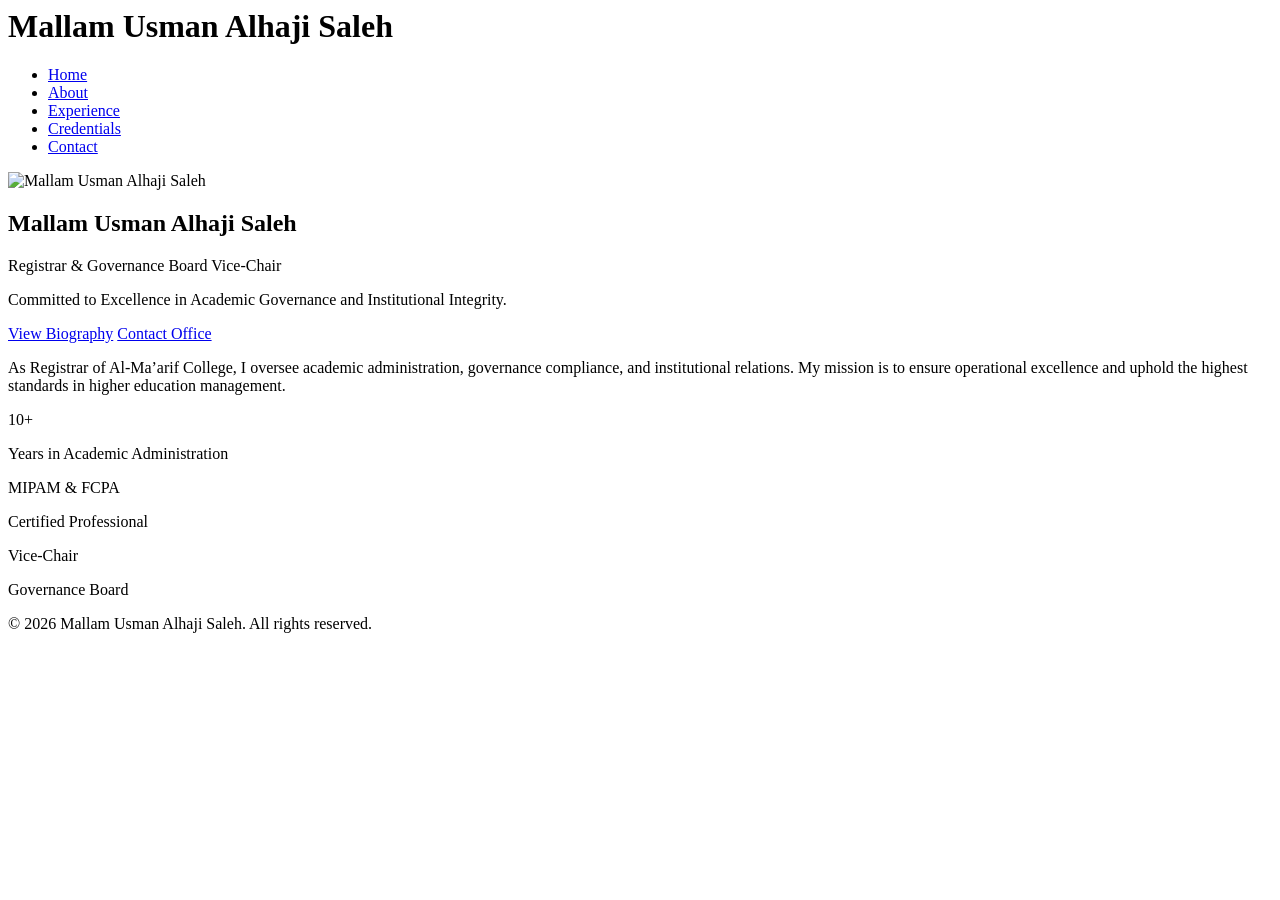
==== index.html @ a0d1f7cd "Rename home.html to index.html" ====
<!DOCTYP<!DOCTYPE html>
<html lang="en">
<head>
  <meta charset="UTF-8" />
  <meta name="viewport" content="width=device-width, initial-scale=1.0" />
  <title>Mallam Usman Alhaji Saleh — Home</title>
  <meta name="description" content="Mallam Usman Alhaji Saleh — Registrar & Governance Board Vice-Chair, committed to excellence in academic governance and institutional integrity." />
  <meta property="og:title" content="Mallam Usman Alhaji Saleh — Registrar & Governance Board Vice-Chair" />
  <meta property="og:description" content="Committed to Excellence in Academic Governance and Institutional Integrity." />
  <meta property="og:type" content="website" />
  <meta property="og:url" content="http://yourwebsite.com/home.html" />
  <meta property="og:image" content="portrait.jpg" />
  <script src="https://cdn.tailwindcss.com"></script>
</head>
<body class="bg-gray-50 text-gray-800">
  <!-- Header -->
  <header class="bg-white shadow-md">
    <div class="max-w-6xl mx-auto flex justify-between items-center p-4">
      <h1 class="text-lg font-bold">Mallam Usman Alhaji Saleh</h1>
      <nav>
        <ul class="flex space-x-4 text-sm">
          <li><a href="home.html" class="hover:text-blue-600">Home</a></li>
          <li><a href="about.html" class="hover:text-blue-600">About</a></li>
          <li><a href="experience.html" class="hover:text-blue-600">Experience</a></li>
          <li><a href="credentials.html" class="hover:text-blue-600">Credentials</a></li>
          <li><a href="contact.html" class="hover:text-blue-600">Contact</a></li>
        </ul>
      </nav>
    </div>
  </header>

  <!-- Hero Section -->
  <section class="bg-blue-50 py-12">
    <div class="max-w-6xl mx-auto grid md:grid-cols-2 gap-8 items-center">
      <img src="portrait.jpg" alt="Mallam Usman Alhaji Saleh" class="rounded-lg shadow-lg w-full h-auto" />
      <div>
        <h2 class="text-3xl font-bold mb-2">Mallam Usman Alhaji Saleh</h2>
        <p class="text-xl text-gray-600 mb-4">Registrar & Governance Board Vice-Chair</p>
        <p class="mb-6">Committed to Excellence in Academic Governance and Institutional Integrity.</p>
        <div class="space-x-4">
          <a href="about.html" class="bg-blue-600 text-white px-4 py-2 rounded shadow hover:bg-blue-700">View Biography</a>
          <a href="contact.html" class="bg-gray-600 text-white px-4 py-2 rounded shadow hover:bg-gray-700">Contact Office</a>
        </div>
      </div>
    </div>
  </section>

  <!-- Quick Intro -->
  <section class="max-w-4xl mx-auto py-12 text-center">
    <p class="text-lg">As Registrar of Al-Ma’arif College, I oversee academic administration, governance compliance, and institutional relations. My mission is to ensure operational excellence and uphold the highest standards in higher education management.</p>
  </section>

  <!-- Key Highlights -->
  <section class="bg-white py-12">
    <div class="max-w-6xl mx-auto grid md:grid-cols-3 gap-8 text-center">
      <div>
        <div class="text-4xl font-bold text-blue-600">10+</div>
        <p class="mt-2">Years in Academic Administration</p>
      </div>
      <div>
        <div class="text-4xl font-bold text-blue-600">MIPAM & FCPA</div>
        <p class="mt-2">Certified Professional</p>
      </div>
      <div>
        <div class="text-4xl font-bold text-blue-600">Vice-Chair</div>
        <p class="mt-2">Governance Board</p>
      </div>
    </div>
  </section>

  <!-- Footer -->
  <footer class="bg-gray-800 text-white text-center py-4">
    <p>&copy; <span id="year"></span> Mallam Usman Alhaji Saleh. All rights reserved.</p>
  </footer>

  <script>
    document.getElementById("year").textContent = new Date().getFullYear();
  </script>
</body>
</html>
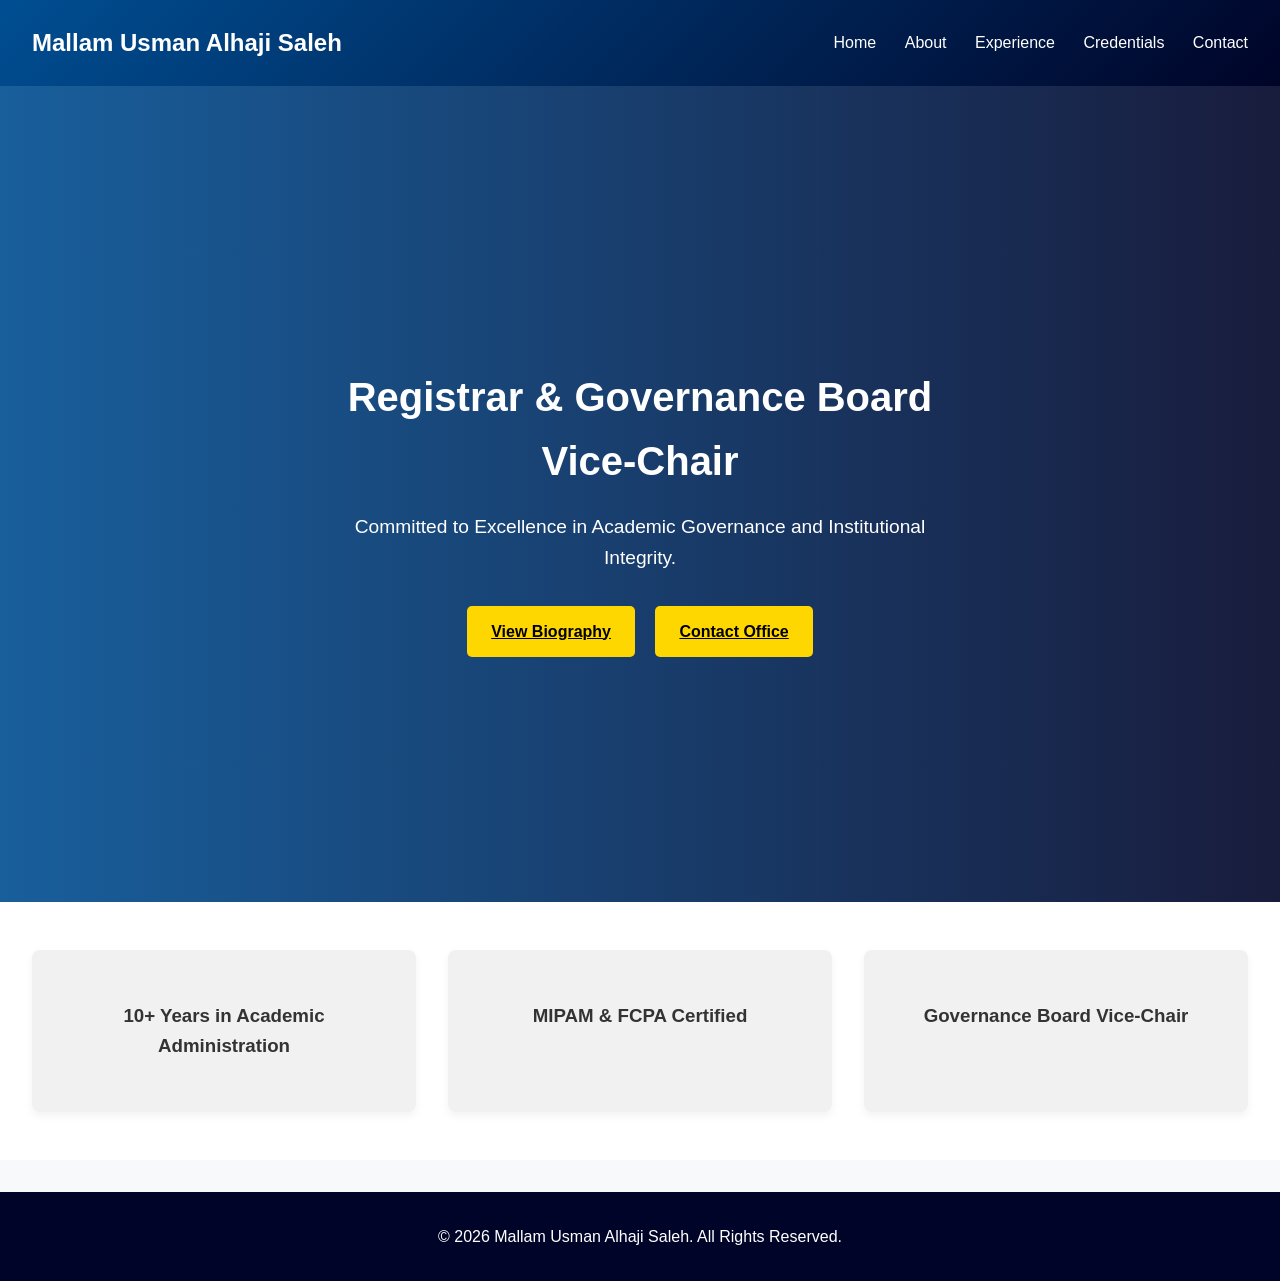
==== commit 936cdacc: "Update index.html" ====
--- a/index.html
+++ b/index.html
@@ -1,80 +1,165 @@
-<!DOCTYP<!DOCTYPE html>
+<!DOCTYPE html>
 <html lang="en">
 <head>
   <meta charset="UTF-8" />
   <meta name="viewport" content="width=device-width, initial-scale=1.0" />
-  <title>Mallam Usman Alhaji Saleh — Home</title>
-  <meta name="description" content="Mallam Usman Alhaji Saleh — Registrar & Governance Board Vice-Chair, committed to excellence in academic governance and institutional integrity." />
-  <meta property="og:title" content="Mallam Usman Alhaji Saleh — Registrar & Governance Board Vice-Chair" />
-  <meta property="og:description" content="Committed to Excellence in Academic Governance and Institutional Integrity." />
-  <meta property="og:type" content="website" />
-  <meta property="og:url" content="http://yourwebsite.com/home.html" />
-  <meta property="og:image" content="portrait.jpg" />
-  <script src="https://cdn.tailwindcss.com"></script>
+  <meta name="description" content="Mallam Usman Alhaji Saleh — Registrar & Governance Board Vice-Chair. Committed to Excellence in Academic Governance and Institutional Integrity.">
+  <meta name="keywords" content="Usman Alhaji Saleh, Registrar, Governance, Academic Administration, MIPAM, FCPA, Al-Ma'arif College">
+  <meta name="author" content="Mallam Usman Alhaji Saleh">
+  <title>Mallam Usman Alhaji Saleh | Registrar & Vice-Chair</title>
+  <style>
+    body {
+      margin: 0;
+      font-family: 'Segoe UI', Tahoma, sans-serif;
+      background-color: #f8f9fa;
+      color: #333;
+      line-height: 1.6;
+    }
+    header {
+      background: linear-gradient(135deg, #004e92, #000428);
+      color: white;
+      padding: 1.5rem 2rem;
+      position: sticky;
+      top: 0;
+      z-index: 100;
+      display: flex;
+      justify-content: space-between;
+      align-items: center;
+    }
+    header h1 {
+      font-size: 1.5rem;
+      margin: 0;
+    }
+    nav a {
+      color: white;
+      text-decoration: none;
+      margin-left: 1.5rem;
+      font-weight: 500;
+      transition: color 0.3s ease;
+    }
+    nav a:hover {
+      color: #ffd700;
+    }
+    .hero {
+      display: flex;
+      flex-wrap: wrap;
+      align-items: center;
+      justify-content: center;
+      padding: 3rem 2rem;
+      background: linear-gradient(to right, rgba(0, 78, 146, 0.9), rgba(0, 4, 40, 0.9)), url('portrait.jpg') center/cover no-repeat;
+      color: white;
+      min-height: 80vh;
+      text-align: center;
+    }
+    .hero-content {
+      max-width: 600px;
+      animation: fadeInUp 1s ease forwards;
+    }
+    .hero h2 {
+      font-size: 2.5rem;
+      margin-bottom: 0.5rem;
+    }
+    .hero p {
+      font-size: 1.2rem;
+      margin-bottom: 2rem;
+    }
+    .cta-buttons a {
+      display: inline-block;
+      background: #ffd700;
+      color: #000;
+      padding: 0.8rem 1.5rem;
+      border-radius: 5px;
+      margin: 0 0.5rem;
+      font-weight: bold;
+      transition: background 0.3s ease;
+    }
+    .cta-buttons a:hover {
+      background: #ffcd00;
+    }
+    .highlights {
+      display: flex;
+      flex-wrap: wrap;
+      justify-content: center;
+      gap: 2rem;
+      padding: 3rem 2rem;
+      background-color: white;
+    }
+    .highlight {
+      flex: 1 1 250px;
+      background: #f1f1f1;
+      padding: 2rem;
+      text-align: center;
+      border-radius: 8px;
+      box-shadow: 0 4px 8px rgba(0,0,0,0.05);
+      transition: transform 0.3s ease, box-shadow 0.3s ease;
+    }
+    .highlight:hover {
+      transform: translateY(-5px);
+      box-shadow: 0 6px 12px rgba(0,0,0,0.1);
+    }
+    footer {
+      text-align: center;
+      background: #000428;
+      color: white;
+      padding: 1rem;
+      margin-top: 2rem;
+    }
+    @keyframes fadeInUp {
+      from {
+        transform: translateY(20px);
+        opacity: 0;
+      }
+      to {
+        transform: translateY(0);
+        opacity: 1;
+      }
+    }
+  </style>
 </head>
-<body class="bg-gray-50 text-gray-800">
-  <!-- Header -->
-  <header class="bg-white shadow-md">
-    <div class="max-w-6xl mx-auto flex justify-between items-center p-4">
-      <h1 class="text-lg font-bold">Mallam Usman Alhaji Saleh</h1>
-      <nav>
-        <ul class="flex space-x-4 text-sm">
-          <li><a href="home.html" class="hover:text-blue-600">Home</a></li>
-          <li><a href="about.html" class="hover:text-blue-600">About</a></li>
-          <li><a href="experience.html" class="hover:text-blue-600">Experience</a></li>
-          <li><a href="credentials.html" class="hover:text-blue-600">Credentials</a></li>
-          <li><a href="contact.html" class="hover:text-blue-600">Contact</a></li>
-        </ul>
-      </nav>
+<body>
+
+<header>
+  <h1>Mallam Usman Alhaji Saleh</h1>
+  <nav>
+    <a href="index.html">Home</a>
+    <a href="about.html">About</a>
+    <a href="experience.html">Experience</a>
+    <a href="credentials.html">Credentials</a>
+    <a href="contact.html">Contact</a>
+  </nav>
+</header>
+
+<section class="hero">
+  <div class="hero-content">
+    <h2>Registrar & Governance Board Vice-Chair</h2>
+    <p>Committed to Excellence in Academic Governance and Institutional Integrity.</p>
+    <div class="cta-buttons">
+      <a href="about.html">View Biography</a>
+      <a href="contact.html">Contact Office</a>
     </div>
-  </header>
+  </div>
+</section>
 
-  <!-- Hero Section -->
-  <section class="bg-blue-50 py-12">
-    <div class="max-w-6xl mx-auto grid md:grid-cols-2 gap-8 items-center">
-      <img src="portrait.jpg" alt="Mallam Usman Alhaji Saleh" class="rounded-lg shadow-lg w-full h-auto" />
-      <div>
-        <h2 class="text-3xl font-bold mb-2">Mallam Usman Alhaji Saleh</h2>
-        <p class="text-xl text-gray-600 mb-4">Registrar & Governance Board Vice-Chair</p>
-        <p class="mb-6">Committed to Excellence in Academic Governance and Institutional Integrity.</p>
-        <div class="space-x-4">
-          <a href="about.html" class="bg-blue-600 text-white px-4 py-2 rounded shadow hover:bg-blue-700">View Biography</a>
-          <a href="contact.html" class="bg-gray-600 text-white px-4 py-2 rounded shadow hover:bg-gray-700">Contact Office</a>
-        </div>
-      </div>
-    </div>
-  </section>
+<section class="highlights">
+  <div class="highlight">
+    <h3>10+ Years in Academic Administration</h3>
+  </div>
+  <div class="highlight">
+    <h3>MIPAM & FCPA Certified</h3>
+  </div>
+  <div class="highlight">
+    <h3>Governance Board Vice-Chair</h3>
+  </div>
+</section>
 
-  <!-- Quick Intro -->
-  <section class="max-w-4xl mx-auto py-12 text-center">
-    <p class="text-lg">As Registrar of Al-Ma’arif College, I oversee academic administration, governance compliance, and institutional relations. My mission is to ensure operational excellence and uphold the highest standards in higher education management.</p>
-  </section>
+<footer>
+  <p>&copy; <span id="year"></span> Mallam Usman Alhaji Saleh. All Rights Reserved.</p>
+</footer>
 
-  <!-- Key Highlights -->
-  <section class="bg-white py-12">
-    <div class="max-w-6xl mx-auto grid md:grid-cols-3 gap-8 text-center">
-      <div>
-        <div class="text-4xl font-bold text-blue-600">10+</div>
-        <p class="mt-2">Years in Academic Administration</p>
-      </div>
-      <div>
-        <div class="text-4xl font-bold text-blue-600">MIPAM & FCPA</div>
-        <p class="mt-2">Certified Professional</p>
-      </div>
-      <div>
-        <div class="text-4xl font-bold text-blue-600">Vice-Chair</div>
-        <p class="mt-2">Governance Board</p>
-      </div>
-    </div>
-  </section>
-
-  <!-- Footer -->
-  <footer class="bg-gray-800 text-white text-center py-4">
-    <p>&copy; <span id="year"></span> Mallam Usman Alhaji Saleh. All rights reserved.</p>
-  </footer>
-
-  <script>
-    document.getElementById("year").textContent = new Date().getFullYear();
-  </script>
+<script>
+  document.getElementById("year").textContent = new Date().getFullYear();
+</script>
+<!-- Vercel Analytics -->
+<script defer src="/_vercel/insights/script.js"></script>
 </body>
 </html>
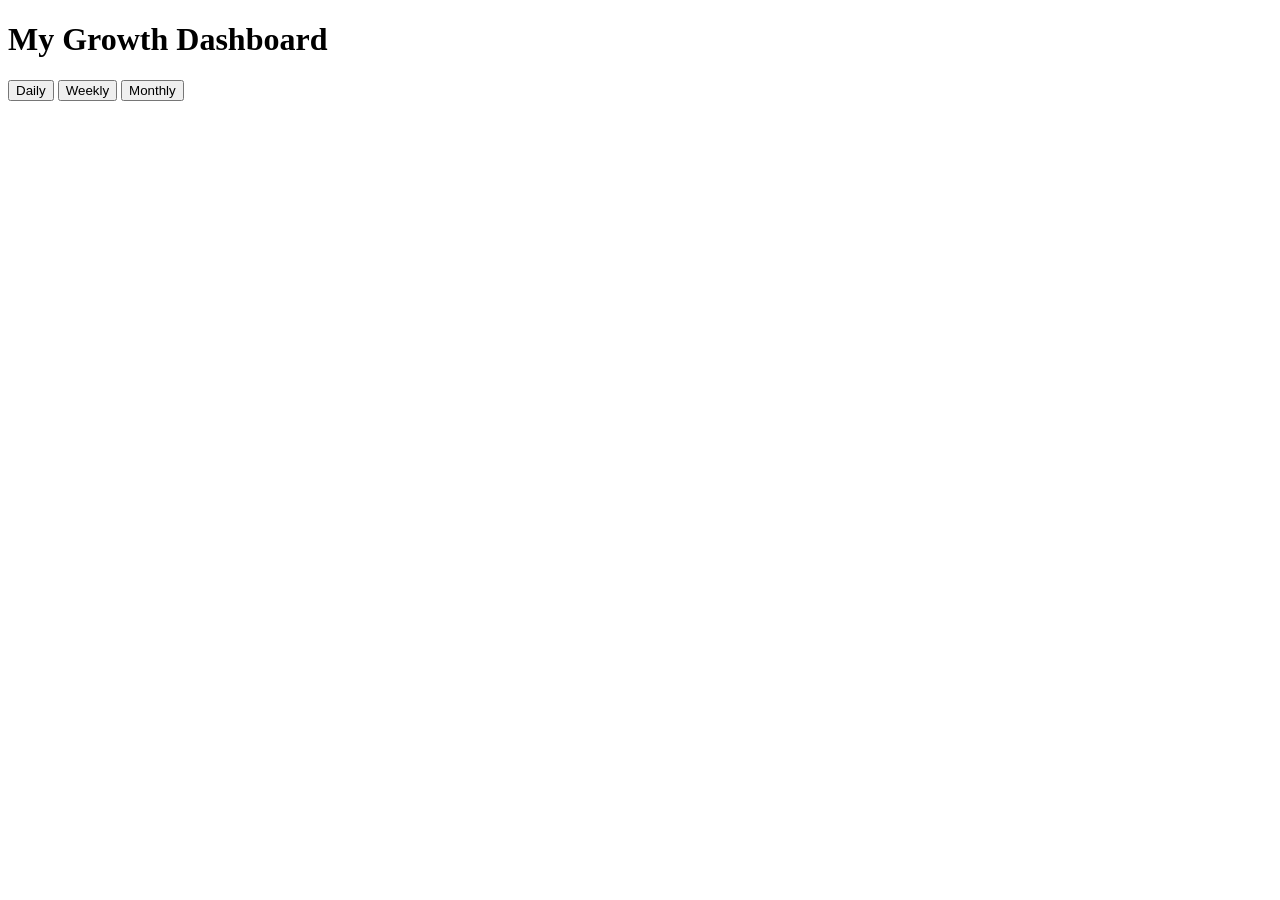
==== commit 3f71a475: "Update index.html" ====
--- a/index.html
+++ b/index.html
@@ -1,165 +1,31 @@
 <!DOCTYPE html>
 <html lang="en">
 <head>
-  <meta charset="UTF-8" />
-  <meta name="viewport" content="width=device-width, initial-scale=1.0" />
-  <meta name="description" content="Mallam Usman Alhaji Saleh — Registrar & Governance Board Vice-Chair. Committed to Excellence in Academic Governance and Institutional Integrity.">
-  <meta name="keywords" content="Usman Alhaji Saleh, Registrar, Governance, Academic Administration, MIPAM, FCPA, Al-Ma'arif College">
-  <meta name="author" content="Mallam Usman Alhaji Saleh">
-  <title>Mallam Usman Alhaji Saleh | Registrar & Vice-Chair</title>
-  <style>
-    body {
-      margin: 0;
-      font-family: 'Segoe UI', Tahoma, sans-serif;
-      background-color: #f8f9fa;
-      color: #333;
-      line-height: 1.6;
-    }
-    header {
-      background: linear-gradient(135deg, #004e92, #000428);
-      color: white;
-      padding: 1.5rem 2rem;
-      position: sticky;
-      top: 0;
-      z-index: 100;
-      display: flex;
-      justify-content: space-between;
-      align-items: center;
-    }
-    header h1 {
-      font-size: 1.5rem;
-      margin: 0;
-    }
-    nav a {
-      color: white;
-      text-decoration: none;
-      margin-left: 1.5rem;
-      font-weight: 500;
-      transition: color 0.3s ease;
-    }
-    nav a:hover {
-      color: #ffd700;
-    }
-    .hero {
-      display: flex;
-      flex-wrap: wrap;
-      align-items: center;
-      justify-content: center;
-      padding: 3rem 2rem;
-      background: linear-gradient(to right, rgba(0, 78, 146, 0.9), rgba(0, 4, 40, 0.9)), url('portrait.jpg') center/cover no-repeat;
-      color: white;
-      min-height: 80vh;
-      text-align: center;
-    }
-    .hero-content {
-      max-width: 600px;
-      animation: fadeInUp 1s ease forwards;
-    }
-    .hero h2 {
-      font-size: 2.5rem;
-      margin-bottom: 0.5rem;
-    }
-    .hero p {
-      font-size: 1.2rem;
-      margin-bottom: 2rem;
-    }
-    .cta-buttons a {
-      display: inline-block;
-      background: #ffd700;
-      color: #000;
-      padding: 0.8rem 1.5rem;
-      border-radius: 5px;
-      margin: 0 0.5rem;
-      font-weight: bold;
-      transition: background 0.3s ease;
-    }
-    .cta-buttons a:hover {
-      background: #ffcd00;
-    }
-    .highlights {
-      display: flex;
-      flex-wrap: wrap;
-      justify-content: center;
-      gap: 2rem;
-      padding: 3rem 2rem;
-      background-color: white;
-    }
-    .highlight {
-      flex: 1 1 250px;
-      background: #f1f1f1;
-      padding: 2rem;
-      text-align: center;
-      border-radius: 8px;
-      box-shadow: 0 4px 8px rgba(0,0,0,0.05);
-      transition: transform 0.3s ease, box-shadow 0.3s ease;
-    }
-    .highlight:hover {
-      transform: translateY(-5px);
-      box-shadow: 0 6px 12px rgba(0,0,0,0.1);
-    }
-    footer {
-      text-align: center;
-      background: #000428;
-      color: white;
-      padding: 1rem;
-      margin-top: 2rem;
-    }
-    @keyframes fadeInUp {
-      from {
-        transform: translateY(20px);
-        opacity: 0;
-      }
-      to {
-        transform: translateY(0);
-        opacity: 1;
-      }
-    }
-  </style>
+  <meta charset="UTF-8">
+  <meta name="viewport" content="width=device-width, initial-scale=1.0">
+  <title>My Progress Dashboard</title>
+  <link rel="stylesheet" href="style.css">
 </head>
 <body>
+  <header>
+    <h1>My Growth Dashboard</h1>
+    <div class="time-toggle">
+      <button data-range="daily">Daily</button>
+      <button data-range="weekly">Weekly</button>
+      <button data-range="monthly">Monthly</button>
+    </div>
+  </header>
 
-<header>
-  <h1>Mallam Usman Alhaji Saleh</h1>
-  <nav>
-    <a href="index.html">Home</a>
-    <a href="about.html">About</a>
-    <a href="experience.html">Experience</a>
-    <a href="credentials.html">Credentials</a>
-    <a href="contact.html">Contact</a>
-  </nav>
-</header>
+  <aside>
+    <ul id="skills-list"></ul>
+  </aside>
 
-<section class="hero">
-  <div class="hero-content">
-    <h2>Registrar & Governance Board Vice-Chair</h2>
-    <p>Committed to Excellence in Academic Governance and Institutional Integrity.</p>
-    <div class="cta-buttons">
-      <a href="about.html">View Biography</a>
-      <a href="contact.html">Contact Office</a>
-    </div>
-  </div>
-</section>
+  <main>
+    <section id="charts"></section>
+    <section id="summary-cards"></section>
+    <section id="burnout-gauge"></section>
+  </main>
 
-<section class="highlights">
-  <div class="highlight">
-    <h3>10+ Years in Academic Administration</h3>
-  </div>
-  <div class="highlight">
-    <h3>MIPAM & FCPA Certified</h3>
-  </div>
-  <div class="highlight">
-    <h3>Governance Board Vice-Chair</h3>
-  </div>
-</section>
-
-<footer>
-  <p>&copy; <span id="year"></span> Mallam Usman Alhaji Saleh. All Rights Reserved.</p>
-</footer>
-
-<script>
-  document.getElementById("year").textContent = new Date().getFullYear();
-</script>
-<!-- Vercel Analytics -->
-<script defer src="/_vercel/insights/script.js"></script>
+  <script src="script.js"></script>
 </body>
 </html>
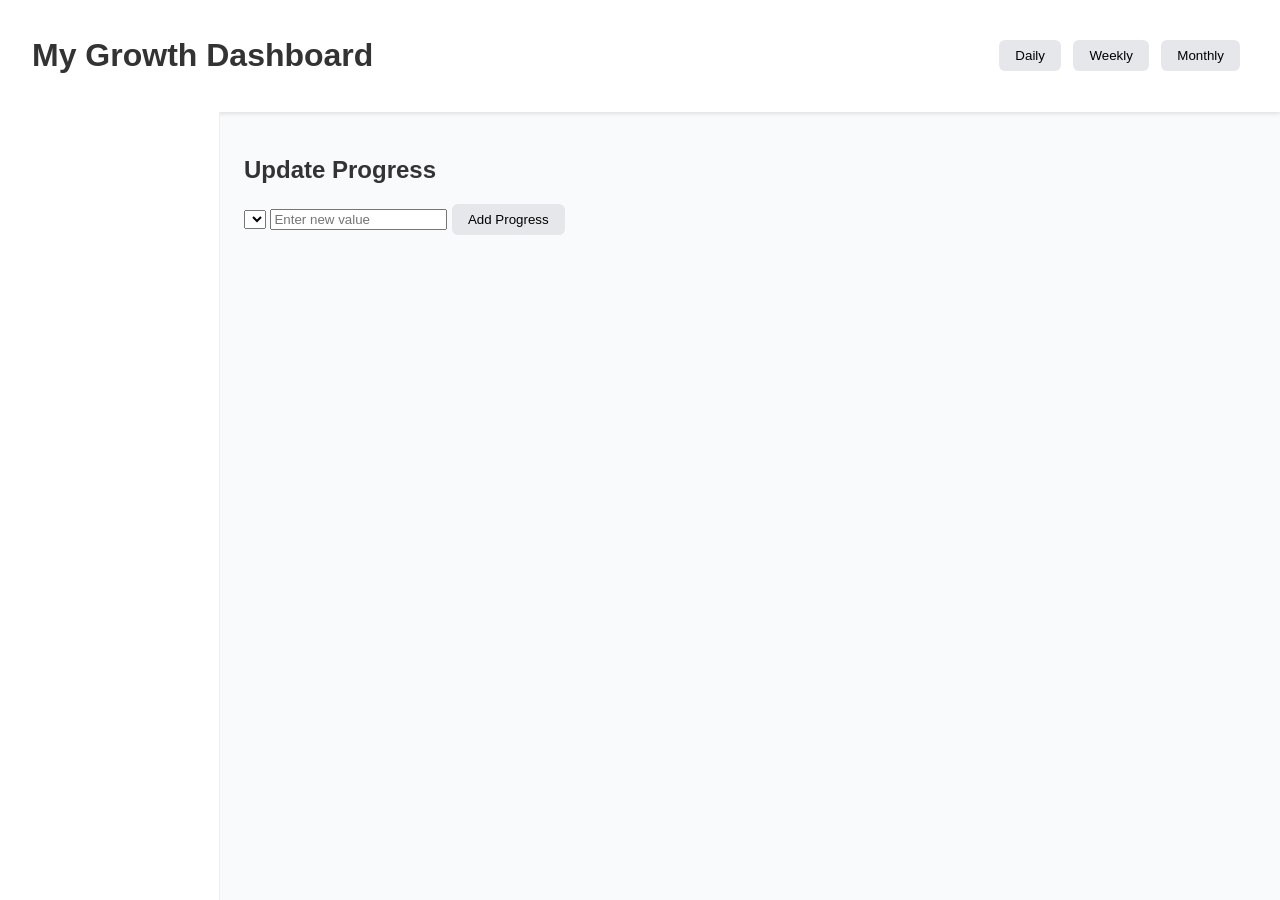
==== commit 3941ac0b: "Update index.html" ====
--- a/index.html
+++ b/index.html
@@ -21,6 +21,14 @@
   </aside>
 
   <main>
+    <!-- 👇 Inserted Input Section -->
+    <section id="input-section">
+      <h2>Update Progress</h2>
+      <select id="skill-select"></select>
+      <input type="number" id="progress-value" placeholder="Enter new value">
+      <button id="add-progress">Add Progress</button>
+    </section>
+
     <section id="charts"></section>
     <section id="summary-cards"></section>
     <section id="burnout-gauge"></section>
--- a/style.css
+++ b/style.css
@@ -0,0 +1,45 @@
+body {
+  font-family: "Poppins", sans-serif;
+  background: #f9fafb;
+  color: #333;
+  display: grid;
+  grid-template-columns: 220px 1fr;
+  grid-template-rows: auto 1fr;
+  height: 100vh;
+  margin: 0;
+}
+
+header {
+  grid-column: span 2;
+  background: white;
+  padding: 1rem 2rem;
+  box-shadow: 0 2px 4px rgba(0,0,0,0.1);
+  display: flex;
+  justify-content: space-between;
+  align-items: center;
+}
+
+aside {
+  background: #fff;
+  border-right: 1px solid #eee;
+  padding: 1rem;
+}
+
+main {
+  padding: 1.5rem;
+  overflow-y: auto;
+}
+
+button {
+  background: #e5e7eb;
+  border: none;
+  padding: 0.5rem 1rem;
+  margin-right: 0.5rem;
+  border-radius: 6px;
+  cursor: pointer;
+}
+
+button.active {
+  background: #3b82f6;
+  color: white;
+}
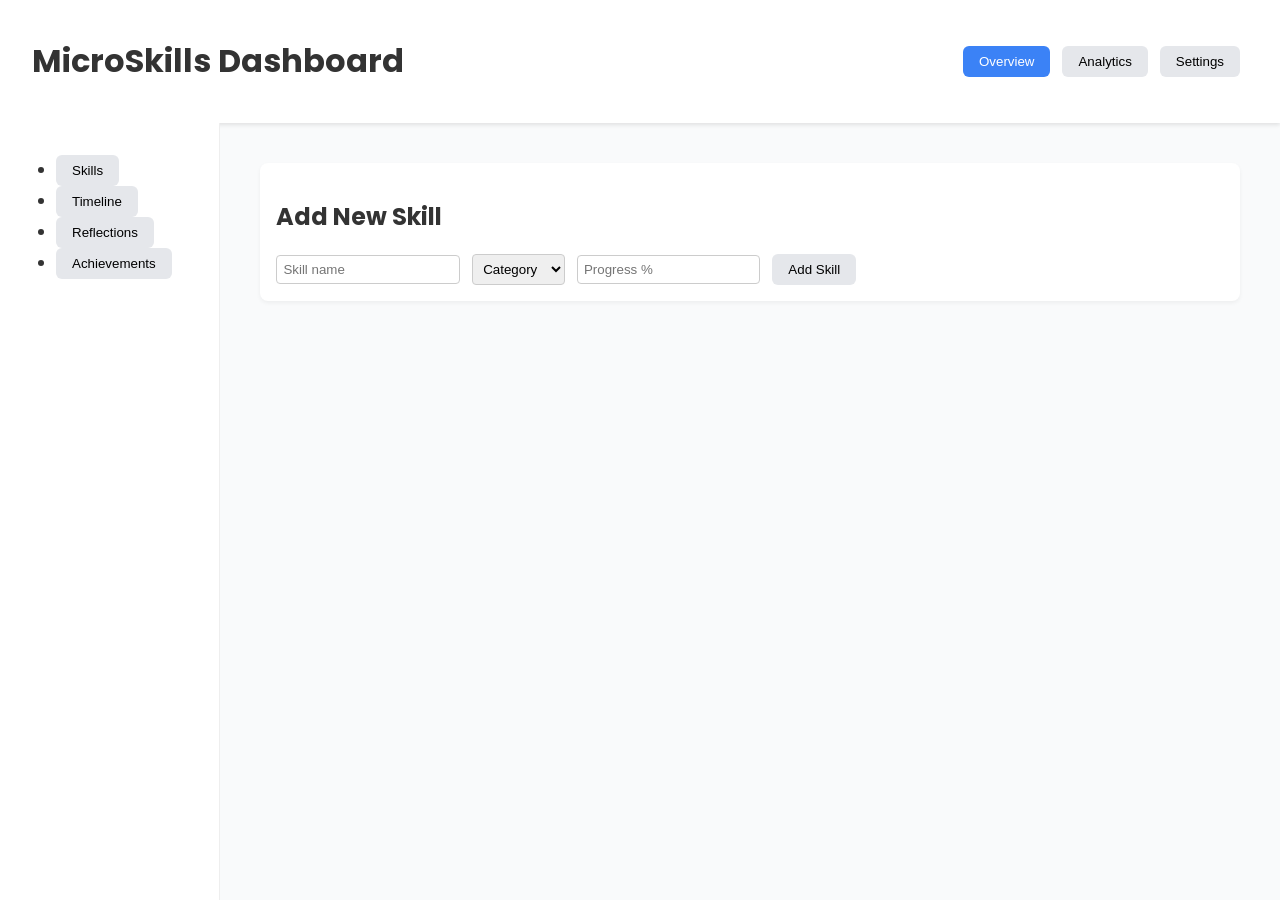
==== commit 90a6a0e2: "Update index.html" ====
--- a/index.html
+++ b/index.html
@@ -1,37 +1,50 @@
 <!DOCTYPE html>
 <html lang="en">
 <head>
-  <meta charset="UTF-8">
-  <meta name="viewport" content="width=device-width, initial-scale=1.0">
-  <title>My Progress Dashboard</title>
-  <link rel="stylesheet" href="style.css">
+  <meta charset="UTF-8" />
+  <meta name="viewport" content="width=device-width, initial-scale=1.0" />
+  <title>MicroSkills Dashboard</title>
+  <link rel="stylesheet" href="style.css" />
+  <link href="https://fonts.googleapis.com/css2?family=Poppins&display=swap" rel="stylesheet" />
 </head>
 <body>
   <header>
-    <h1>My Growth Dashboard</h1>
-    <div class="time-toggle">
-      <button data-range="daily">Daily</button>
-      <button data-range="weekly">Weekly</button>
-      <button data-range="monthly">Monthly</button>
+    <h1>MicroSkills Dashboard</h1>
+    <div>
+      <button class="active">Overview</button>
+      <button>Analytics</button>
+      <button>Settings</button>
     </div>
   </header>
 
   <aside>
-    <ul id="skills-list"></ul>
+    <nav>
+      <ul>
+        <li><button>Skills</button></li>
+        <li><button>Timeline</button></li>
+        <li><button>Reflections</button></li>
+        <li><button>Achievements</button></li>
+      </ul>
+    </nav>
   </aside>
 
   <main>
-    <!-- 👇 Inserted Input Section -->
     <section id="input-section">
-      <h2>Update Progress</h2>
-      <select id="skill-select"></select>
-      <input type="number" id="progress-value" placeholder="Enter new value">
-      <button id="add-progress">Add Progress</button>
+      <h2>Add New Skill</h2>
+      <input type="text" placeholder="Skill name" />
+      <select>
+        <option value="">Category</option>
+        <option value="Creative">Creative</option>
+        <option value="Technical">Technical</option>
+        <option value="Analytical">Analytical</option>
+      </select>
+      <input type="number" placeholder="Progress %" />
+      <button>Add Skill</button>
     </section>
 
-    <section id="charts"></section>
-    <section id="summary-cards"></section>
-    <section id="burnout-gauge"></section>
+    <section id="skills-grid">
+      <!-- Skill cards will be injected here -->
+    </section>
   </main>
 
   <script src="script.js"></script>
--- a/style.css
+++ b/style.css
@@ -43,3 +43,19 @@
   background: #3b82f6;
   color: white;
 }
+
+#input-section {
+  background: #fff;
+  padding: 1rem;
+  margin: 1rem;
+  border-radius: 8px;
+  box-shadow: 0 2px 4px rgba(0,0,0,0.05);
+}
+
+#input-section input,
+#input-section select {
+  padding: 0.4rem;
+  margin-right: 0.5rem;
+  border-radius: 4px;
+  border: 1px solid #ccc;
+}
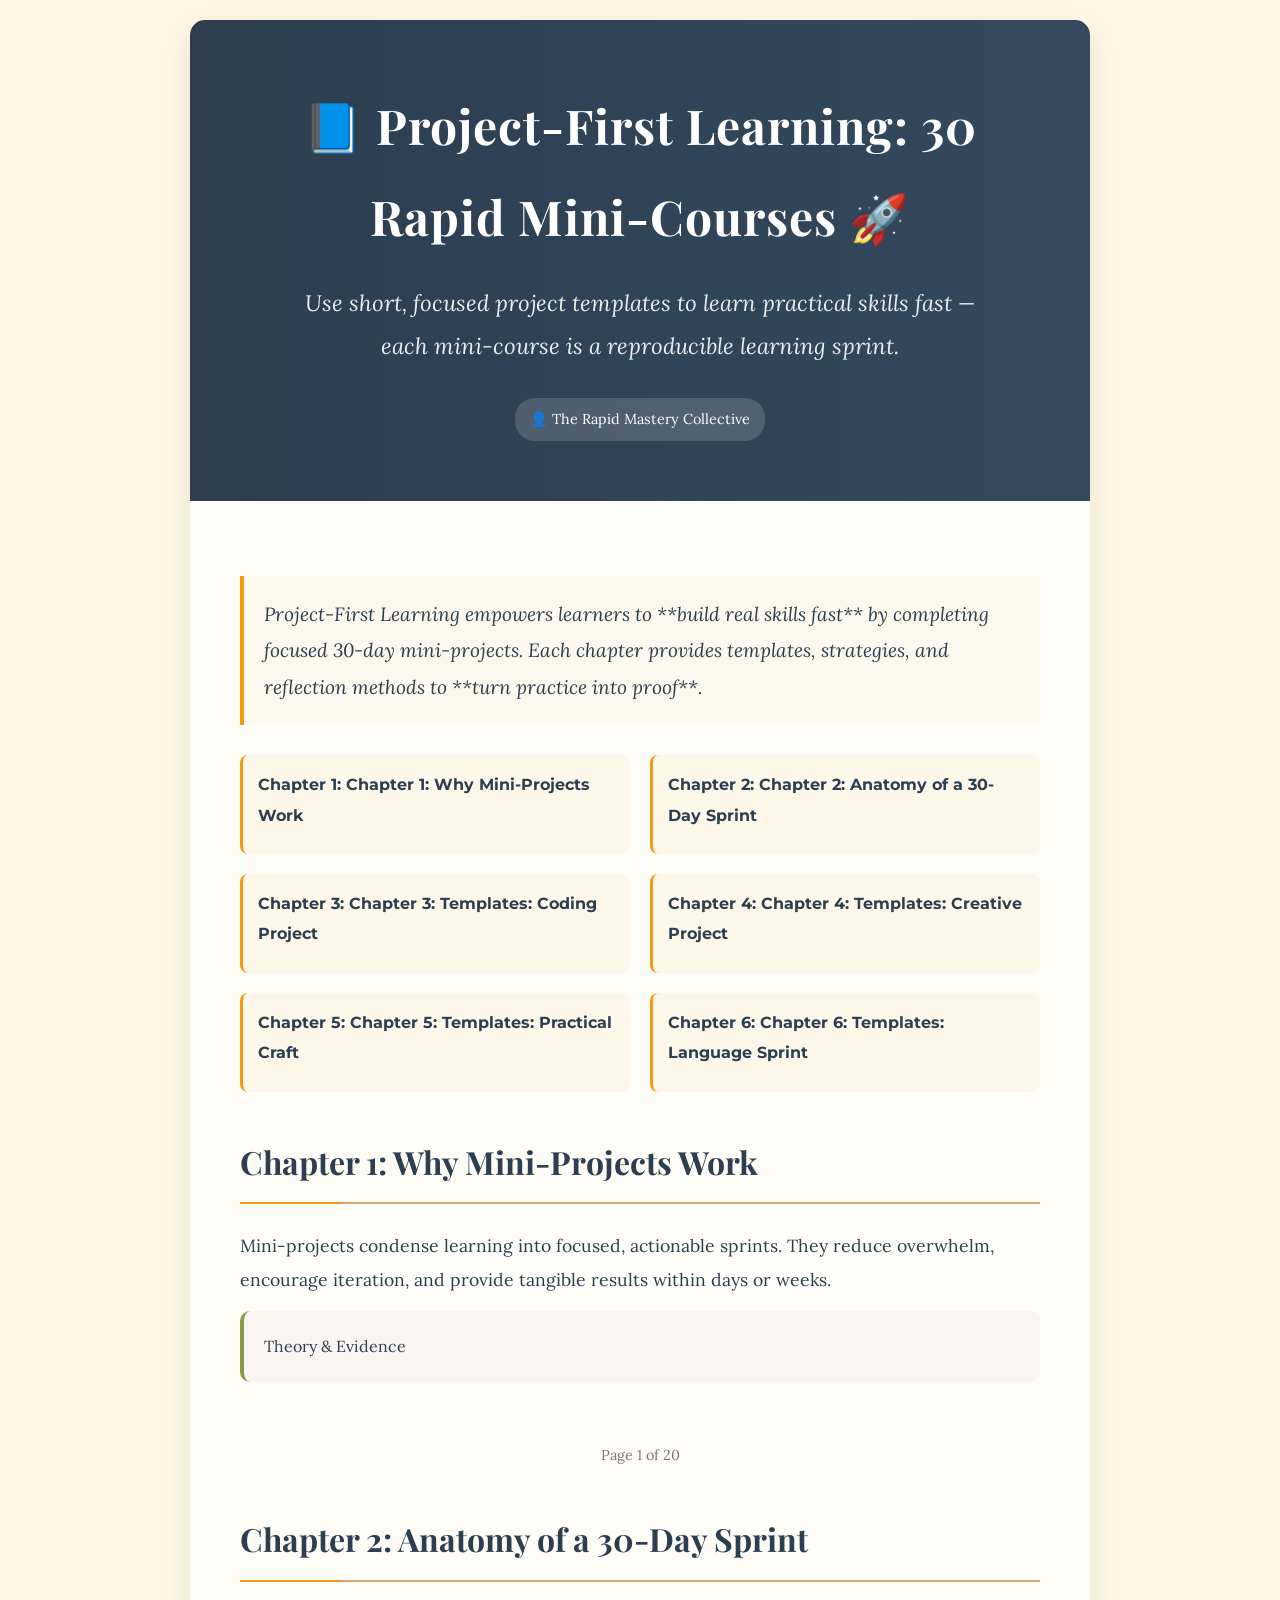
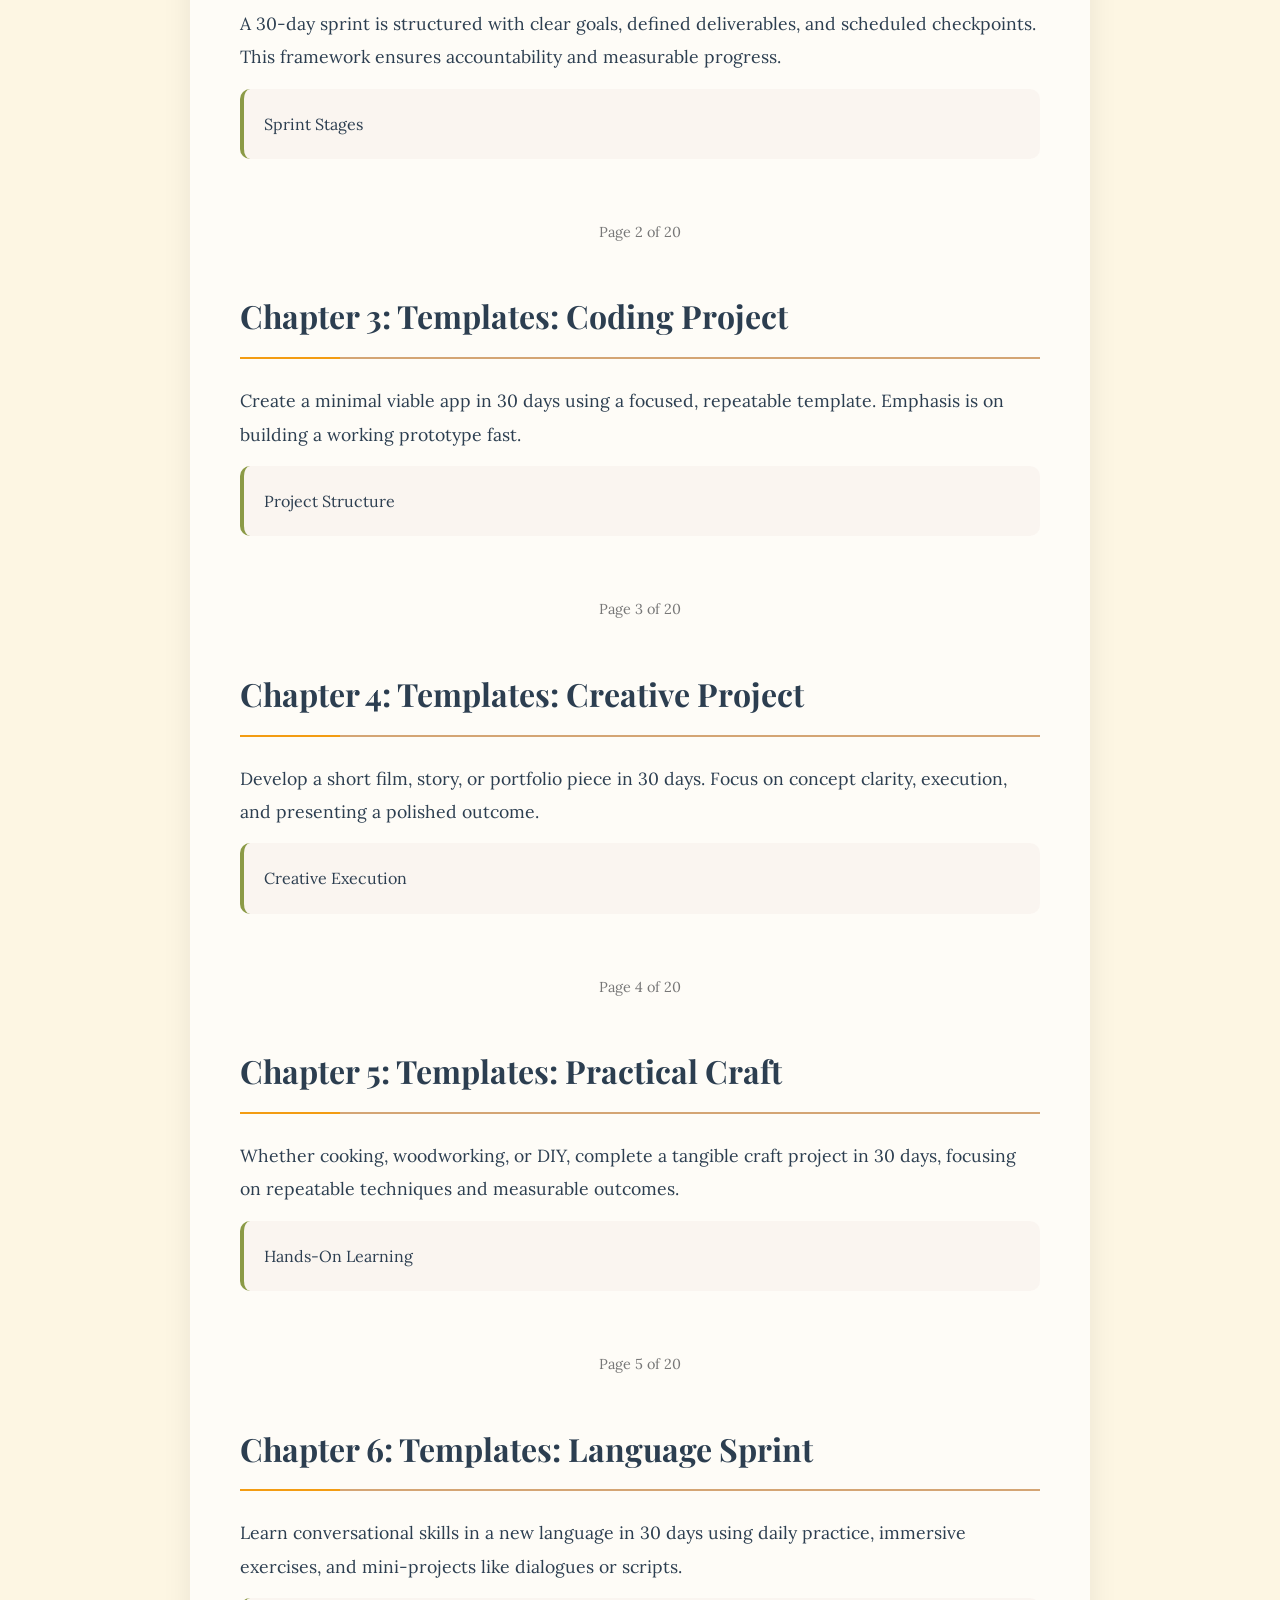
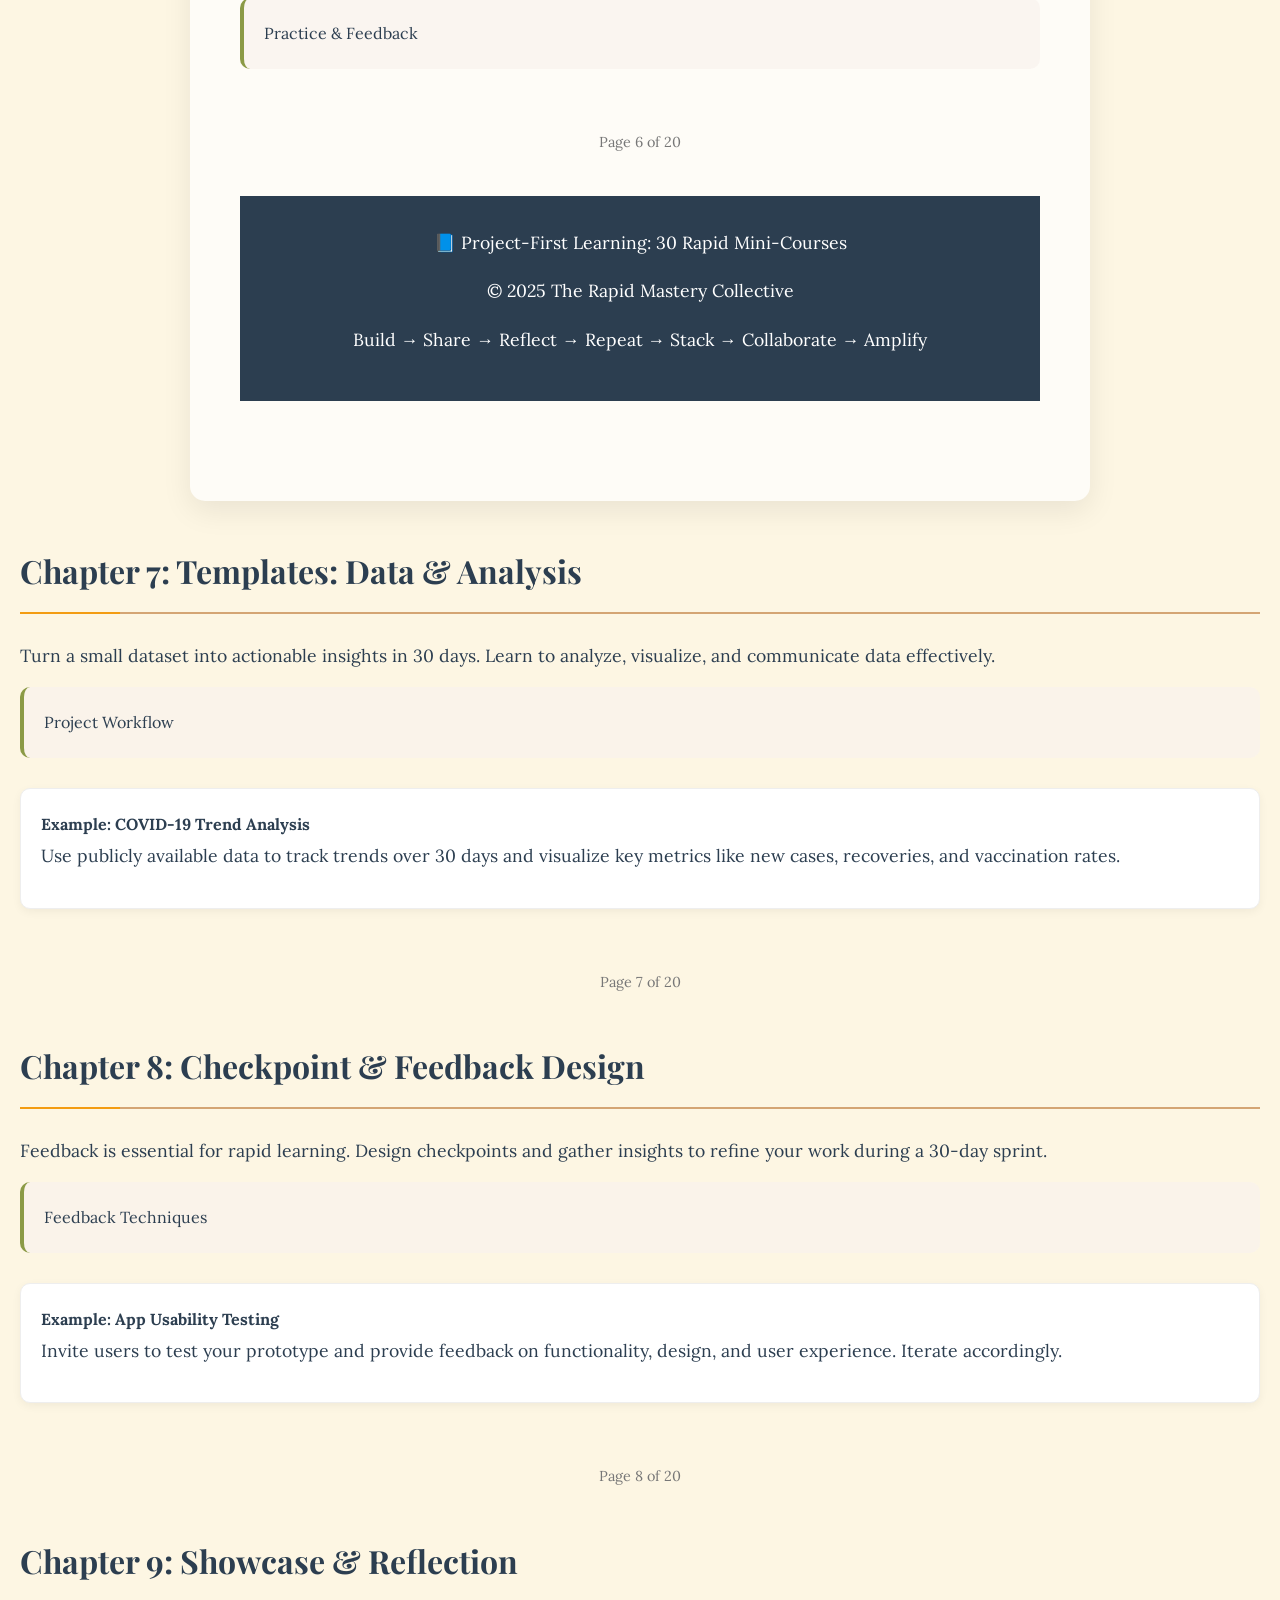
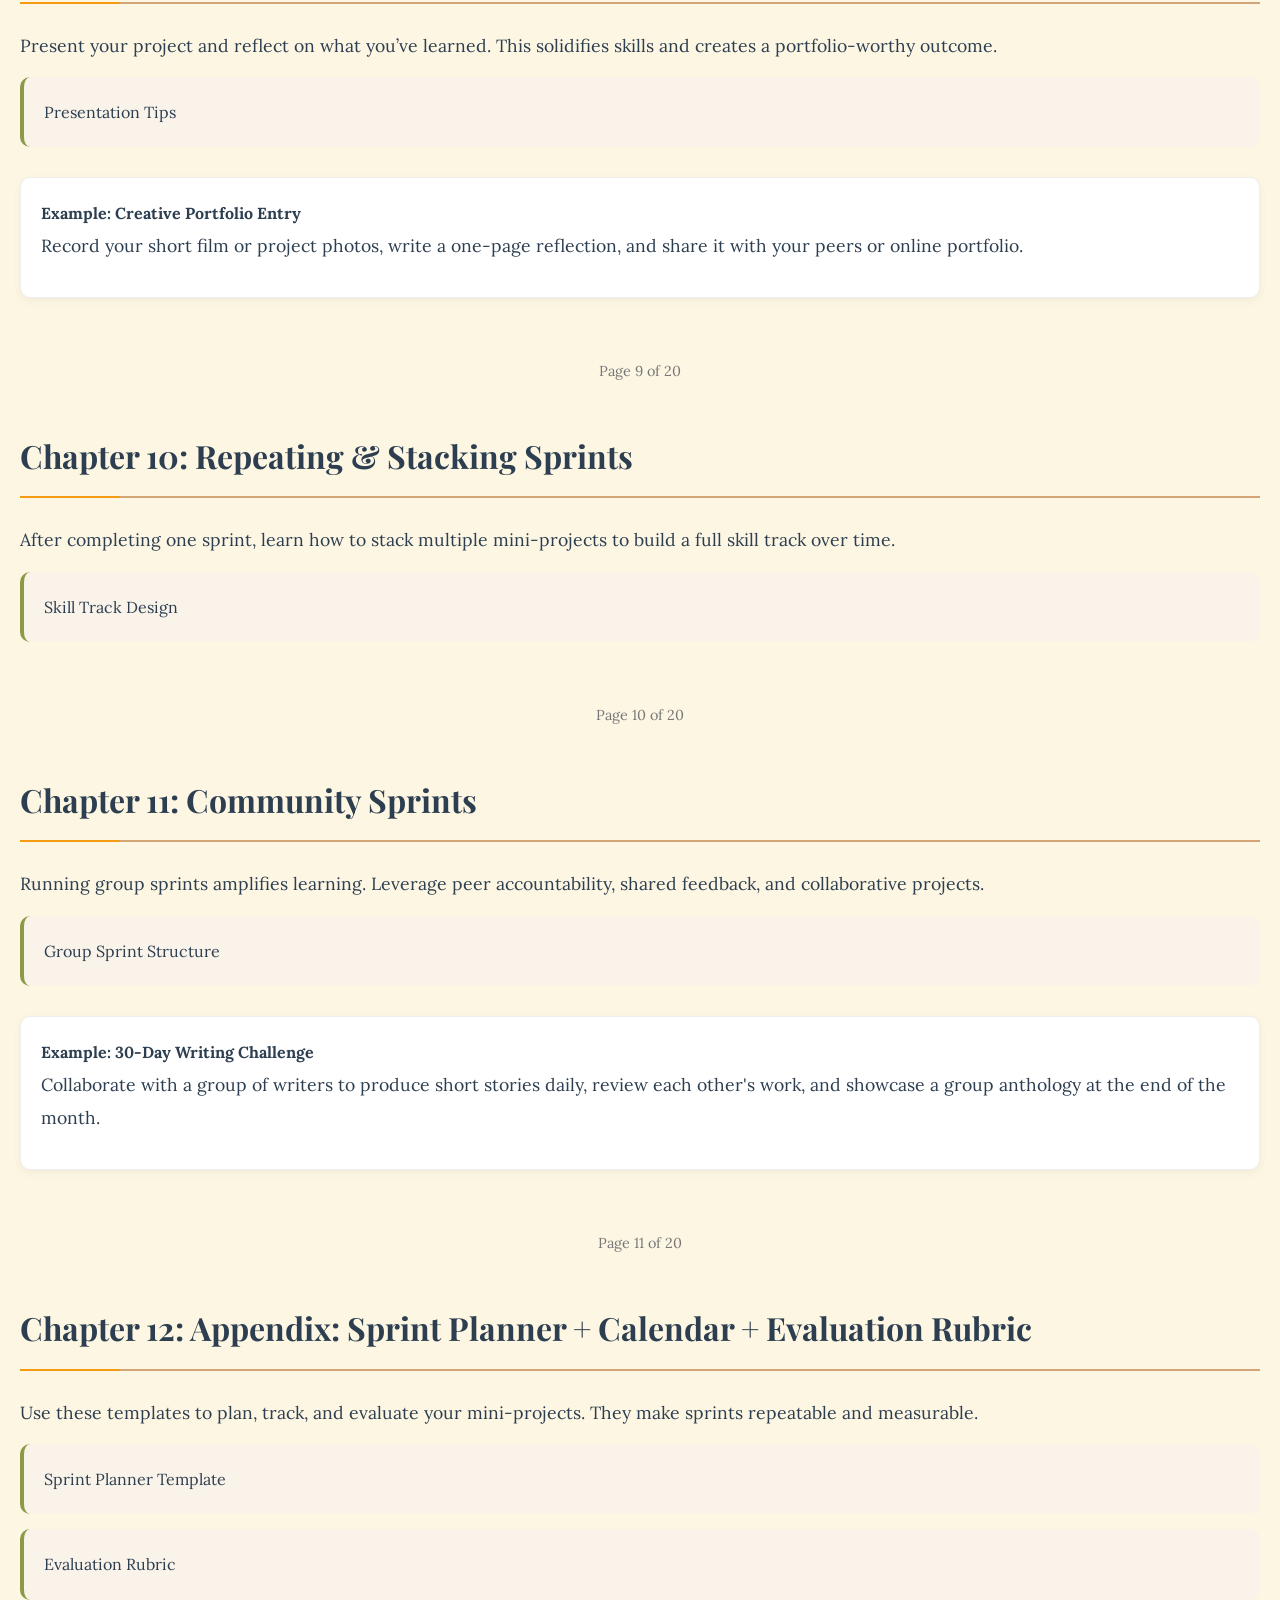
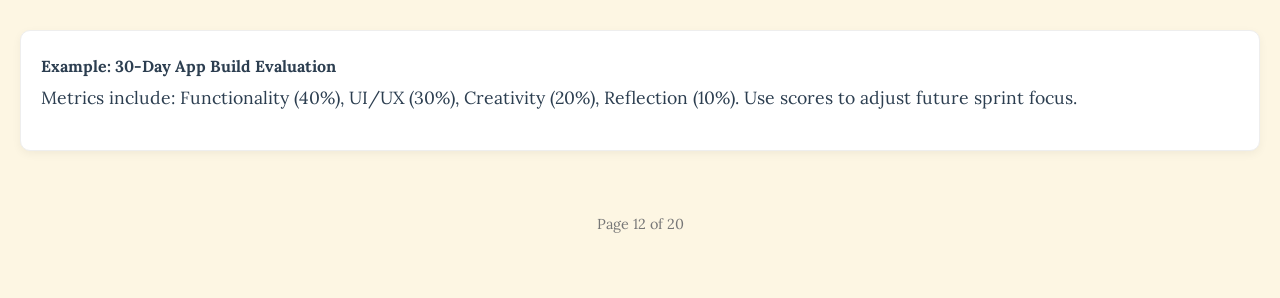
==== commit 265e8b9c: "Update index.html" ====
--- a/index.html
+++ b/index.html
@@ -1,52 +1,274 @@
 <!DOCTYPE html>
 <html lang="en">
 <head>
-  <meta charset="UTF-8" />
-  <meta name="viewport" content="width=device-width, initial-scale=1.0" />
-  <title>MicroSkills Dashboard</title>
-  <link rel="stylesheet" href="style.css" />
-  <link href="https://fonts.googleapis.com/css2?family=Poppins&display=swap" rel="stylesheet" />
+  <meta charset="UTF-8">
+  <meta name="viewport" content="width=device-width, initial-scale=1.0">
+  <title>📘 Project-First Learning: 30 Rapid Mini-Courses</title>
+  <link href="https://fonts.googleapis.com/css2?family=Playfair+Display:wght@700&family=Lora:ital,wght@0,400;0,600;1,400&family=Montserrat:wght@300;400;600&display=swap" rel="stylesheet">
+  <style>
+    :root {
+      --primary: #D4A574;
+      --secondary: #E67E22;
+      --accent: #F39C12;
+      --complement: #8B9A46;
+      --dark: #2C3E50;
+      --light: #FEFCF7;
+      --mist: #FDF6E3;
+    }
+    * { margin: 0; padding: 0; box-sizing: border-box; }
+    body { font-family: 'Lora', serif; background-color: var(--mist); color: var(--dark); line-height: 1.9; padding: 20px; transition: background 0.3s, color 0.3s; }
+    .container { max-width: 900px; margin: 0 auto; background: var(--light); border-radius: 15px; box-shadow: 0 10px 30px rgba(0,0,0,0.08); overflow: hidden; padding-bottom: 50px; }
+    header { text-align: center; padding: 60px 40px; background: linear-gradient(to right, var(--dark), #34495e); color: white; position: relative; }
+    h1 { font-family: 'Playfair Display', serif; font-size: 3rem; margin-bottom: 20px; letter-spacing: 1px; }
+    .subtitle { font-size: 1.4rem; font-style: italic; max-width: 700px; margin: 0 auto 30px; opacity: 0.9; }
+    .authors { display: flex; justify-content: center; flex-wrap: wrap; gap: 12px; }
+    .author { background: rgba(255, 255, 255, 0.15); padding: 8px 15px; border-radius: 20px; font-size: 0.9rem; }
+    .content { padding: 50px; }
+    .blurb { font-style: italic; background: rgba(253,246,227,0.5); padding: 20px; border-left: 4px solid var(--accent); margin: 25px 0; font-size: 1.2rem; }
+    .toc { display: grid; grid-template-columns: repeat(auto-fit, minmax(280px, 1fr)); gap: 20px; margin: 30px 0; }
+    .toc-item { background: rgba(253,246,227,0.7); padding: 15px; border-radius: 8px; border-left: 3px solid var(--accent); cursor: pointer; transition: transform 0.2s; }
+    .toc-item:hover { transform: translateX(5px); }
+    .toc-item h4 { color: var(--dark); font-family: 'Montserrat', sans-serif; margin-bottom: 8px; }
+    .section { margin-bottom: 60px; }
+    h2 { font-family: 'Playfair Display', serif; color: var(--dark); font-size: 2rem; margin: 40px 0 25px; padding-bottom: 10px; border-bottom: 2px solid var(--primary); position: relative; }
+    h2:before { content: ''; position: absolute; bottom: -2px; left: 0; width: 100px; height: 2px; background: var(--accent); }
+    h3 { font-family: 'Montserrat', sans-serif; color: var(--complement); font-size: 1.4rem; margin: 30px 0 15px; }
+    p { margin-bottom: 15px; font-size: 1.1rem; }
+    .chapter { background: rgba(249,243,238,0.7); padding: 20px; border-radius: 10px; margin: 15px 0; border-left: 4px solid var(--complement); }
+    .chapter-number { font-weight: bold; color: var(--complement); font-size: 1.1rem; margin-bottom: 10px; }
+    .examples { display: grid; grid-template-columns: repeat(auto-fit, minmax(280px, 1fr)); gap: 25px; margin: 30px 0; }
+    .example { background: white; border: 1px solid #eee; border-radius: 10px; padding: 20px; box-shadow: 0 3px 10px rgba(0,0,0,0.05); }
+    .playbook-step { background: rgba(249,243,238,0.7); padding: 15px; margin: 15px 0; border-radius: 8px; border-left: 3px solid var(--secondary); cursor: pointer; }
+    .playbook-step:hover { background: rgba(249,243,238,0.9); }
+    .page-number { text-align: center; font-size: 0.9rem; color: #777; margin: 40px 0; }
+    footer { text-align: center; padding: 30px; background: var(--dark); color: white; font-size: 0.9rem; }
+    .collapsible { cursor: pointer; }
+    .collapsible-content { display: none; padding: 10px 0; }
+    .collapsible.active + .collapsible-content { display: block; }
+    @media (max-width: 768px) { .content { padding: 30px 20px; } h1 { font-size: 2.2rem; } .subtitle { font-size: 1.2rem; } .toc, .examples { grid-template-columns: 1fr; } }
+  </style>
 </head>
 <body>
-  <header>
-    <h1>MicroSkills Dashboard</h1>
-    <div>
-      <button class="active">Overview</button>
-      <button>Analytics</button>
-      <button>Settings</button>
+  <div class="container">
+    <header>
+      <h1>📘 Project-First Learning: 30 Rapid Mini-Courses 🚀</h1>
+      <p class="subtitle">Use short, focused project templates to learn practical skills fast — each mini-course is a reproducible learning sprint.</p>
+      <div class="authors">
+        <span class="author">👤 The Rapid Mastery Collective</span>
+      </div>
+    </header>
+
+    <div class="content">
+      <div class="blurb">
+        Project-First Learning empowers learners to **build real skills fast** by completing focused 30-day mini-projects. Each chapter provides templates, strategies, and reflection methods to **turn practice into proof**.
+      </div>
+
+      <div class="toc" id="toc">
+        <!-- TOC items will auto-generate -->
+      </div>
+
+      <!-- Chapter 1 -->
+      <div class="section" id="chapter1">
+        <h2>Chapter 1: Why Mini-Projects Work</h2>
+        <p>Mini-projects condense learning into focused, actionable sprints. They reduce overwhelm, encourage iteration, and provide tangible results within days or weeks.</p>
+        <div class="chapter collapsible">Theory & Evidence</div>
+        <div class="collapsible-content">
+          <p>Research shows that microlearning combined with project-based execution accelerates skill acquisition and retention. Short-term focused efforts trigger consistent feedback loops, enhancing mastery.</p>
+        </div>
+      </div>
+      <div class="page-number">Page 1 of 20</div>
+
+      <!-- Chapter 2 -->
+      <div class="section" id="chapter2">
+        <h2>Chapter 2: Anatomy of a 30-Day Sprint</h2>
+        <p>A 30-day sprint is structured with clear goals, defined deliverables, and scheduled checkpoints. This framework ensures accountability and measurable progress.</p>
+        <div class="chapter collapsible">Sprint Stages</div>
+        <div class="collapsible-content">
+          <p>Stages include: Goal setting → Prototype → Iteration → Refinement → Showcase → Reflection. Each stage has actionable tasks and evaluation criteria.</p>
+        </div>
+      </div>
+      <div class="page-number">Page 2 of 20</div>
+
+      <!-- Chapter 3 -->
+      <div class="section" id="chapter3">
+        <h2>Chapter 3: Templates: Coding Project</h2>
+        <p>Create a minimal viable app in 30 days using a focused, repeatable template. Emphasis is on building a working prototype fast.</p>
+        <div class="chapter collapsible">Project Structure</div>
+        <div class="collapsible-content">
+          <p>Define the core functionality, select a tech stack, and prioritize features for a quick, iterative build. Test early and often, then deploy a functional version by day 30.</p>
+        </div>
+      </div>
+      <div class="page-number">Page 3 of 20</div>
+
+      <!-- Chapter 4 -->
+      <div class="section" id="chapter4">
+        <h2>Chapter 4: Templates: Creative Project</h2>
+        <p>Develop a short film, story, or portfolio piece in 30 days. Focus on concept clarity, execution, and presenting a polished outcome.</p>
+        <div class="chapter collapsible">Creative Execution</div>
+        <div class="collapsible-content">
+          <p>Break the project into stages: ideation, drafting, revisions, and final polish. Collect feedback at checkpoints and iterate rapidly.</p>
+        </div>
+      </div>
+      <div class="page-number">Page 4 of 20</div>
+
+      <!-- Chapter 5 -->
+      <div class="section" id="chapter5">
+        <h2>Chapter 5: Templates: Practical Craft</h2>
+        <p>Whether cooking, woodworking, or DIY, complete a tangible craft project in 30 days, focusing on repeatable techniques and measurable outcomes.</p>
+        <div class="chapter collapsible">Hands-On Learning</div>
+        <div class="collapsible-content">
+          <p>Plan materials, break tasks into daily actions, track progress, and present your finished project. Use photos or videos as proof of completion.</p>
+        </div>
+      </div>
+      <div class="page-number">Page 5 of 20</div>
+
+      <!-- Chapter 6 -->
+      <div class="section" id="chapter6">
+        <h2>Chapter 6: Templates: Language Sprint</h2>
+        <p>Learn conversational skills in a new language in 30 days using daily practice, immersive exercises, and mini-projects like dialogues or scripts.</p>
+        <div class="chapter collapsible">Practice & Feedback</div>
+        <div class="collapsible-content">
+          <p>Create a daily speaking schedule, record practice sessions, and get feedback from peers or mentors. Track progress with measurable milestones.</p>
+        </div>
+      </div>
+      <div class="page-number">Page 6 of 20</div>
+
+      <footer>
+        <p>📘 Project-First Learning: 30 Rapid Mini-Courses</p>
+        <p>© 2025 The Rapid Mastery Collective</p>
+        <p>Build → Share → Reflect → Repeat → Stack → Collaborate → Amplify</p>
+      </footer>
     </div>
-  </header>
-
-  <aside>
-    <nav>
-      <ul>
-        <li><button>Skills</button></li>
-        <li><button>Timeline</button></li>
-        <li><button>Reflections</button></li>
-        <li><button>Achievements</button></li>
-      </ul>
-    </nav>
-  </aside>
-
-  <main>
-    <section id="input-section">
-      <h2>Add New Skill</h2>
-      <input type="text" placeholder="Skill name" />
-      <select>
-        <option value="">Category</option>
-        <option value="Creative">Creative</option>
-        <option value="Technical">Technical</option>
-        <option value="Analytical">Analytical</option>
-      </select>
-      <input type="number" placeholder="Progress %" />
-      <button>Add Skill</button>
-    </section>
-
-    <section id="skills-grid">
-      <!-- Skill cards will be injected here -->
-    </section>
-  </main>
-
-  <script src="script.js"></script>
+  </div>
+
+  <script>
+    // Collapsible sections
+    document.querySelectorAll('.collapsible').forEach(item => {
+      item.addEventListener('click', () => {
+        item.classList.toggle('active');
+        const content = item.nextElementSibling;
+        content.style.display = content.style.display === 'block' ? 'none' : 'block';
+      });
+    });
+
+    // Dynamic TOC generation
+    const tocContainer = document.getElementById('toc');
+    document.querySelectorAll('.section h2').forEach((chapter, index) => {
+      const chapterId = chapter.parentElement.id || `chapter${index+1}`;
+      chapter.parentElement.id = chapterId;
+      const tocItem = document.createElement('div');
+      tocItem.classList.add('toc-item');
+      tocItem.dataset.target = chapterId;
+      tocItem.innerHTML = `<h4>Chapter ${index+1}: ${chapter.innerText}</h4>`;
+      tocContainer.appendChild(tocItem);
+    });
+
+    // Smooth scroll for TOC
+    document.querySelectorAll('.toc-item').forEach(item => {
+      item.addEventListener('click', () => {
+        const target = document.getElementById(item.dataset.target);
+        target.scrollIntoView({ behavior: 'smooth' });
+      });
+    });
+  </script>
 </body>
+  <!-- Chapter 7 -->
+      <div class="section" id="chapter7">
+        <h2>Chapter 7: Templates: Data & Analysis</h2>
+        <p>Turn a small dataset into actionable insights in 30 days. Learn to analyze, visualize, and communicate data effectively.</p>
+        <div class="chapter collapsible">Project Workflow</div>
+        <div class="collapsible-content">
+          <p>Steps: Collect → Clean → Analyze → Visualize → Present. Focus on producing a short report or dashboard that tells a clear story from your data.</p>
+        </div>
+        <div class="examples">
+          <div class="example">
+            <h4>Example: COVID-19 Trend Analysis</h4>
+            <p>Use publicly available data to track trends over 30 days and visualize key metrics like new cases, recoveries, and vaccination rates.</p>
+          </div>
+        </div>
+      </div>
+      <div class="page-number">Page 7 of 20</div>
+
+      <!-- Chapter 8 -->
+      <div class="section" id="chapter8">
+        <h2>Chapter 8: Checkpoint & Feedback Design</h2>
+        <p>Feedback is essential for rapid learning. Design checkpoints and gather insights to refine your work during a 30-day sprint.</p>
+        <div class="chapter collapsible">Feedback Techniques</div>
+        <div class="collapsible-content">
+          <p>Identify mentors, peers, or test users. Prepare focused questions, measure outcomes, and iterate based on constructive feedback. Use a simple scoring or rubric system for evaluation.</p>
+        </div>
+        <div class="examples">
+          <div class="example">
+            <h4>Example: App Usability Testing</h4>
+            <p>Invite users to test your prototype and provide feedback on functionality, design, and user experience. Iterate accordingly.</p>
+          </div>
+        </div>
+      </div>
+      <div class="page-number">Page 8 of 20</div>
+
+      <!-- Chapter 9 -->
+      <div class="section" id="chapter9">
+        <h2>Chapter 9: Showcase & Reflection</h2>
+        <p>Present your project and reflect on what you’ve learned. This solidifies skills and creates a portfolio-worthy outcome.</p>
+        <div class="chapter collapsible">Presentation Tips</div>
+        <div class="collapsible-content">
+          <p>Create concise demos, write summary notes, or record walkthroughs. Reflect on lessons learned, challenges, and areas for improvement.</p>
+        </div>
+        <div class="examples">
+          <div class="example">
+            <h4>Example: Creative Portfolio Entry</h4>
+            <p>Record your short film or project photos, write a one-page reflection, and share it with your peers or online portfolio.</p>
+          </div>
+        </div>
+      </div>
+      <div class="page-number">Page 9 of 20</div>
+
+      <!-- Chapter 10 -->
+      <div class="section" id="chapter10">
+        <h2>Chapter 10: Repeating & Stacking Sprints</h2>
+        <p>After completing one sprint, learn how to stack multiple mini-projects to build a full skill track over time.</p>
+        <div class="chapter collapsible">Skill Track Design</div>
+        <div class="collapsible-content">
+          <p>Plan sequential sprints that gradually increase complexity. Combine outputs to create a portfolio, skill ladder, or practical product suite.</p>
+        </div>
+      </div>
+      <div class="page-number">Page 10 of 20</div>
+
+      <!-- Chapter 11 -->
+      <div class="section" id="chapter11">
+        <h2>Chapter 11: Community Sprints</h2>
+        <p>Running group sprints amplifies learning. Leverage peer accountability, shared feedback, and collaborative projects.</p>
+        <div class="chapter collapsible">Group Sprint Structure</div>
+        <div class="collapsible-content">
+          <p>Organize check-ins, shared task boards, and joint showcases. Encourage knowledge sharing and constructive feedback to accelerate learning for all participants.</p>
+        </div>
+        <div class="examples">
+          <div class="example">
+            <h4>Example: 30-Day Writing Challenge</h4>
+            <p>Collaborate with a group of writers to produce short stories daily, review each other's work, and showcase a group anthology at the end of the month.</p>
+          </div>
+        </div>
+      </div>
+      <div class="page-number">Page 11 of 20</div>
+
+      <!-- Chapter 12 -->
+      <div class="section" id="chapter12">
+        <h2>Chapter 12: Appendix: Sprint Planner + Calendar + Evaluation Rubric</h2>
+        <p>Use these templates to plan, track, and evaluate your mini-projects. They make sprints repeatable and measurable.</p>
+        <div class="chapter collapsible">Sprint Planner Template</div>
+        <div class="collapsible-content">
+          <p>Include daily tasks, checkpoints, and deliverables. Track progress and note reflections each day for continuous improvement.</p>
+        </div>
+        <div class="chapter collapsible">Evaluation Rubric</div>
+        <div class="collapsible-content">
+          <p>Define metrics for quality, completeness, creativity, and learning outcomes. Score each mini-project to measure growth and identify areas for next sprints.</p>
+        </div>
+        <div class="examples">
+          <div class="example">
+            <h4>Example: 30-Day App Build Evaluation</h4>
+            <p>Metrics include: Functionality (40%), UI/UX (30%), Creativity (20%), Reflection (10%). Use scores to adjust future sprint focus.</p>
+          </div>
+        </div>
+      </div>
+      <div class="page-number">Page 12 of 20</div>
 </html>
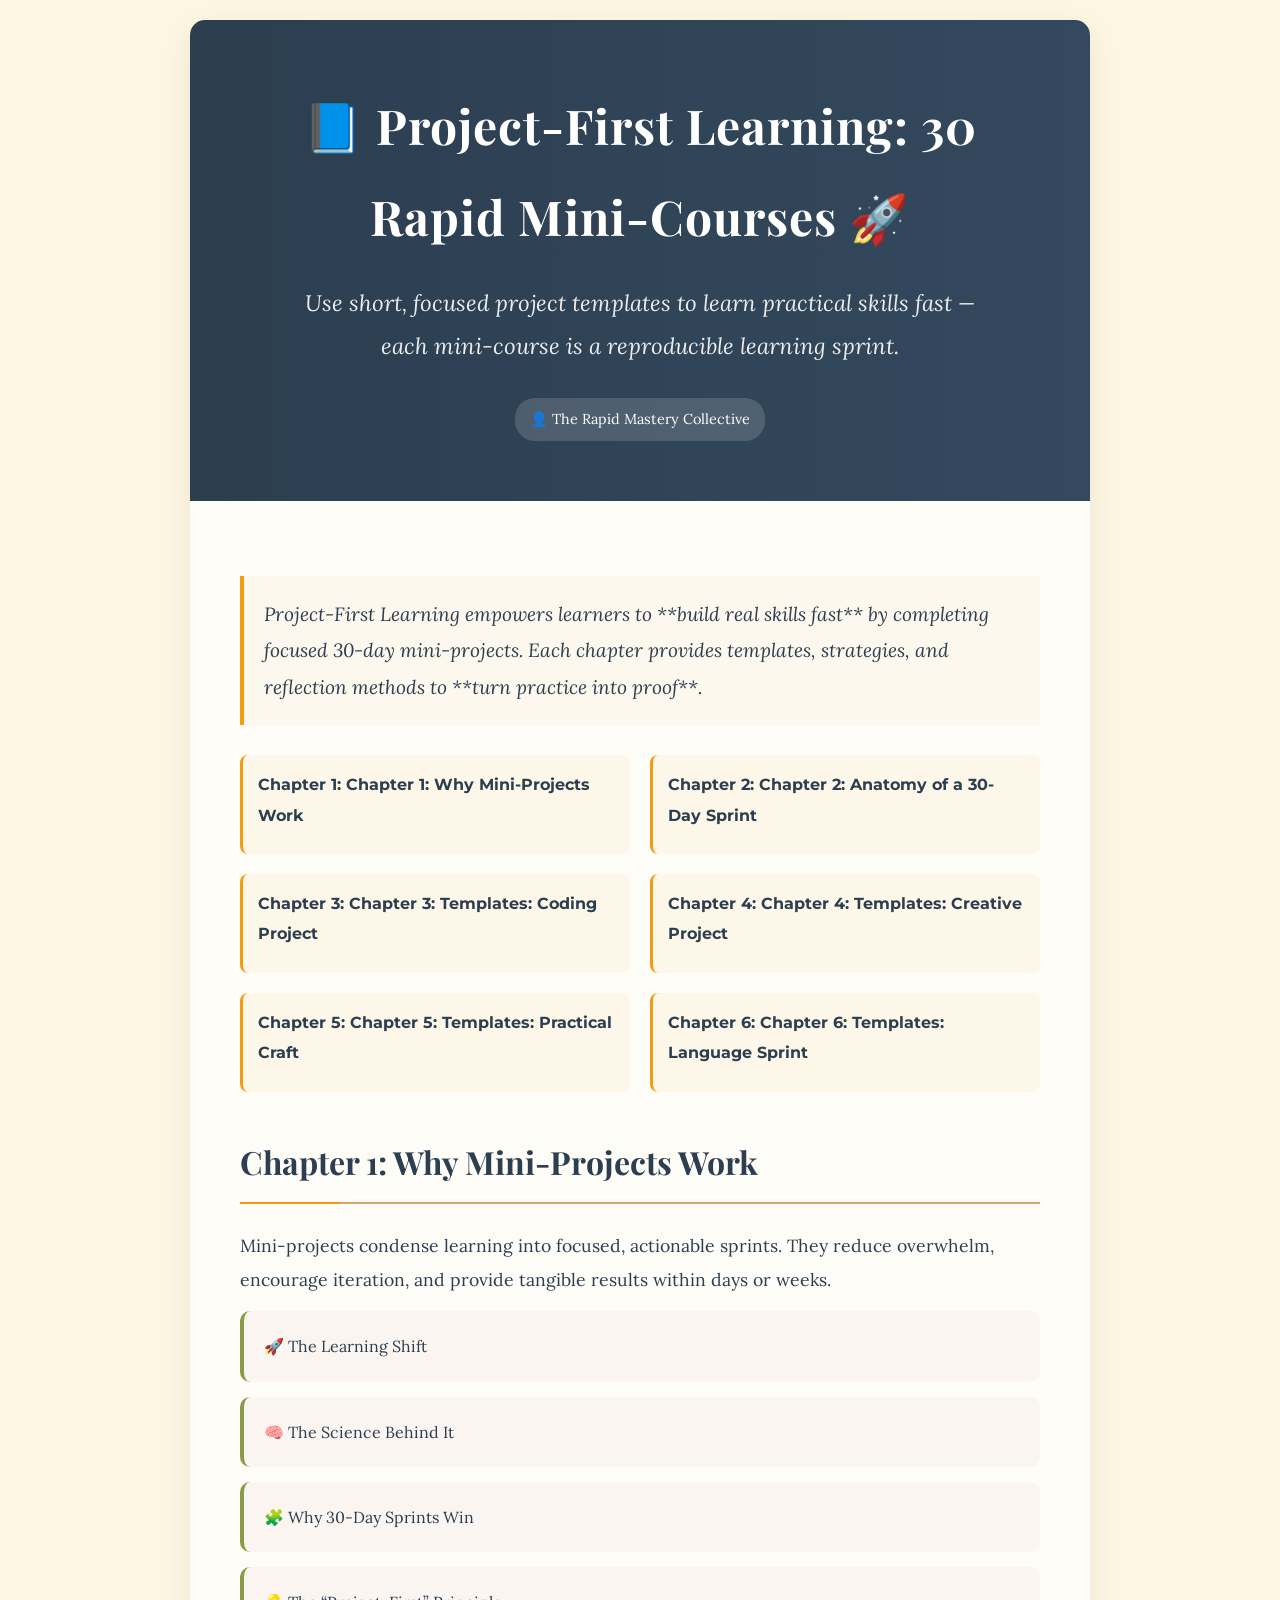
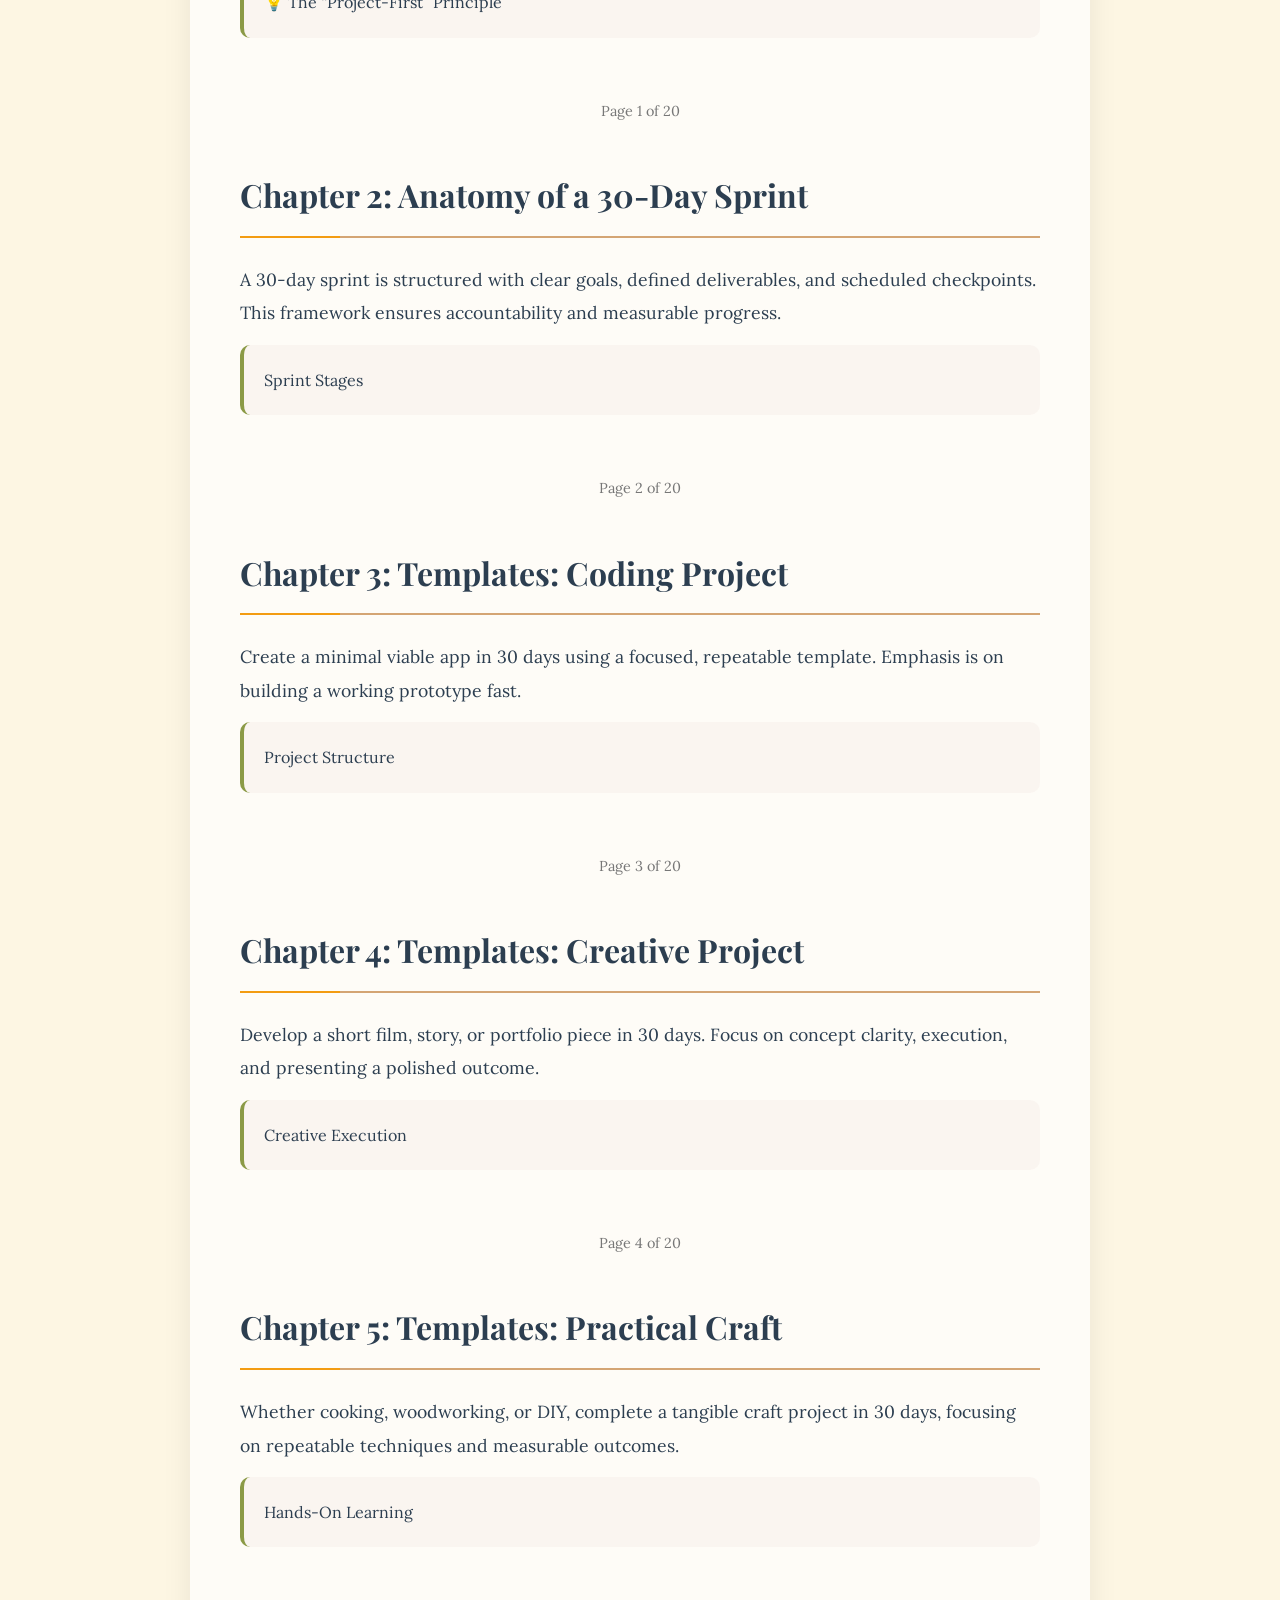
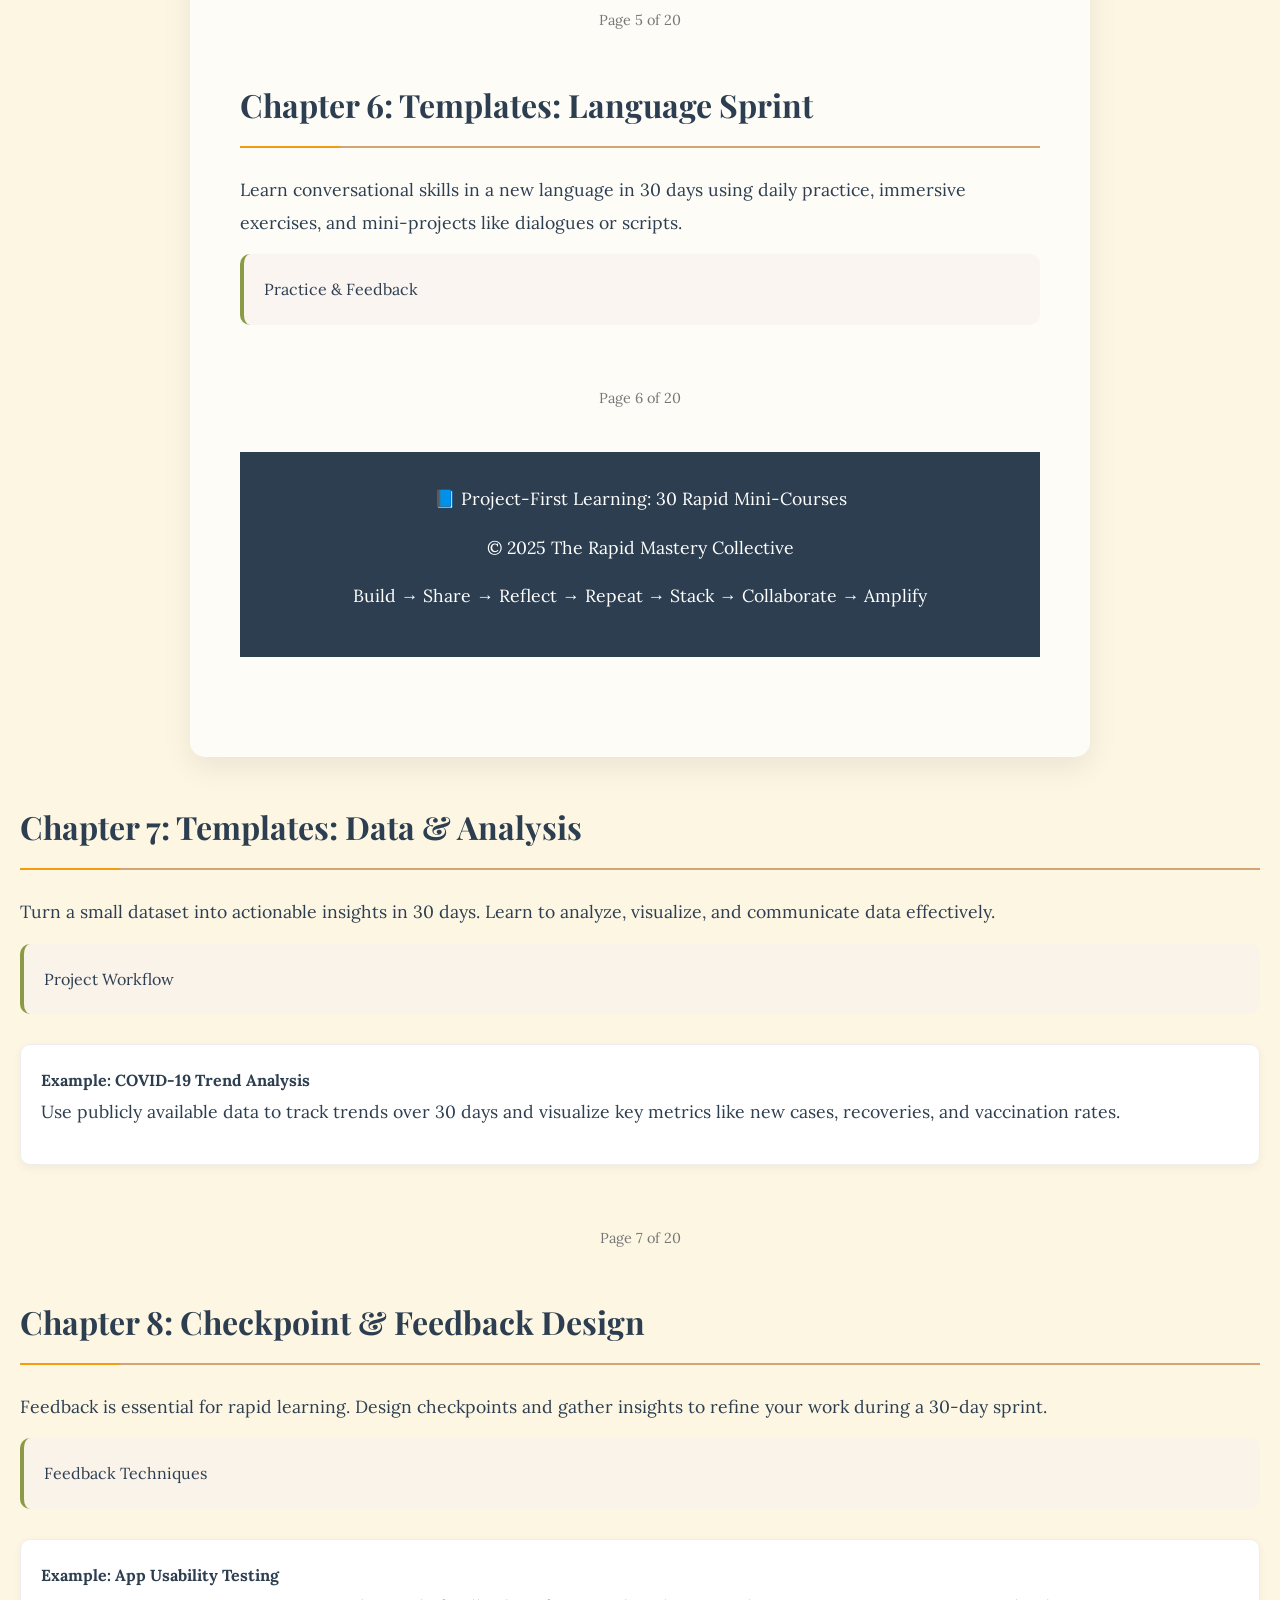
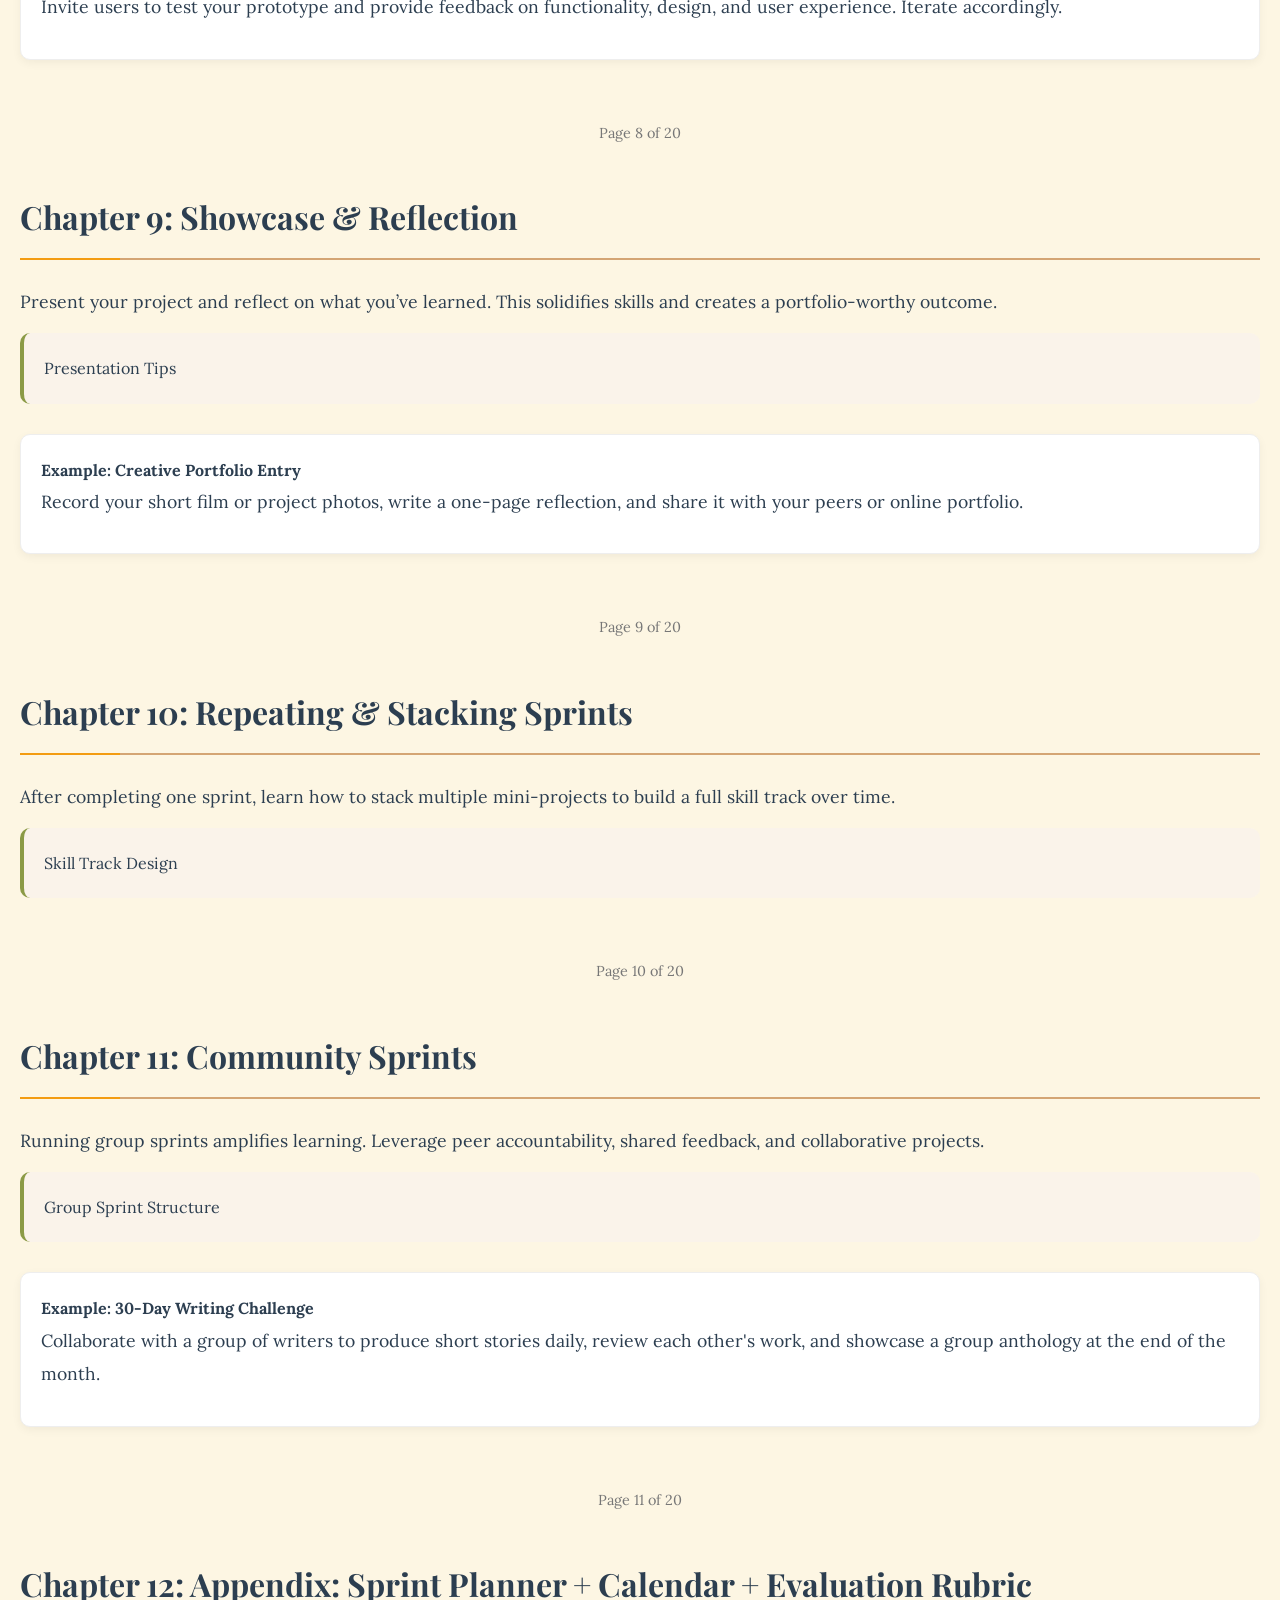
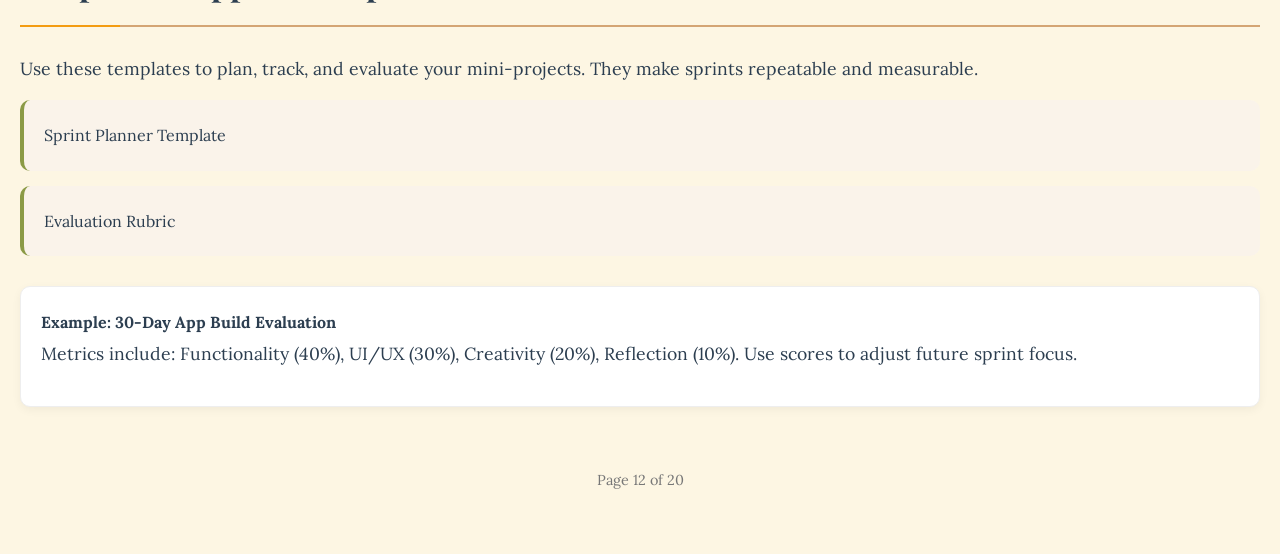
==== commit 19ac3d70: "Expand Chapter 1 with additional content and sections" ====
--- a/index.html
+++ b/index.html
@@ -68,15 +68,49 @@
       </div>
 
       <!-- Chapter 1 -->
-      <div class="section" id="chapter1">
-        <h2>Chapter 1: Why Mini-Projects Work</h2>
-        <p>Mini-projects condense learning into focused, actionable sprints. They reduce overwhelm, encourage iteration, and provide tangible results within days or weeks.</p>
-        <div class="chapter collapsible">Theory & Evidence</div>
-        <div class="collapsible-content">
-          <p>Research shows that microlearning combined with project-based execution accelerates skill acquisition and retention. Short-term focused efforts trigger consistent feedback loops, enhancing mastery.</p>
-        </div>
-      </div>
-      <div class="page-number">Page 1 of 20</div>
+<div class="section" id="chapter1">
+  <h2>Chapter 1: Why Mini-Projects Work</h2>
+  <p>Mini-projects condense learning into focused, actionable sprints. They reduce overwhelm, encourage iteration, and provide tangible results within days or weeks.</p>
+
+  <div class="chapter collapsible">🚀 The Learning Shift</div>
+  <div class="collapsible-content">
+    <p>Traditional learning front-loads theory, hoping knowledge will later translate into skill. But in the real world, retention fades before application begins. Modern learners — creators, developers, and doers — no longer have the patience for that lag. They want proof of learning through action.</p>
+    <p>Mini-projects flip the model: you start with a real outcome, then gather knowledge only as you need it. The project becomes your teacher, not your test.</p>
+  </div>
+
+  <div class="chapter collapsible">🧠 The Science Behind It</div>
+  <div class="collapsible-content">
+    <ol>
+      <li><strong>Active Recall & Contextual Learning</strong><br>
+        When you learn to solve a real problem, your brain encodes information in meaningful contexts — linking theory to outcomes. This dramatically improves recall and adaptability.</li>
+      <li><strong>The Feedback Loop Effect</strong><br>
+        Completing small projects creates short, powerful cycles of action → feedback → iteration. This mirrors how top performers and startups grow — through rapid loops, not long lectures.</li>
+      <li><strong>The Dopamine Drive</strong><br>
+        Each finished mini-project triggers visible progress, producing motivation through accomplishment. Micro-rewards sustain long-term engagement far better than delayed gratification models.</li>
+      <li><strong>Cognitive Load Balance</strong><br>
+        Breaking big goals into 30-day project sprints keeps mental load manageable. You learn faster because you focus deeply on a limited scope.</li>
+    </ol>
+  </div>
+
+  <div class="chapter collapsible">🧩 Why 30-Day Sprints Win</div>
+  <div class="collapsible-content">
+    <ul>
+      <li><strong>Short Enough to Finish:</strong> You can complete one while momentum lasts.</li>
+      <li><strong>Long Enough to Matter:</strong> A month is sufficient to prototype, practice, and reflect.</li>
+      <li><strong>Repeatable:</strong> Each sprint stacks into a portfolio of tangible skills — visible progress you can show.</li>
+    </ul>
+  </div>
+
+  <div class="chapter collapsible">💡 The “Project-First” Principle</div>
+  <div class="collapsible-content">
+    <p>The Project-First model rests on one rule:</p>
+    <blockquote>Learn what you need, exactly when you need it, by building something real.</blockquote>
+    <p>Every mini-course in this book follows that rule. Each is designed as a reproducible learning sprint — focused, structured, and practical.</p>
+    <p>By the time you finish this chapter, you’ve already absorbed the mindset: <strong>Don’t study to build. Build to learn.</strong></p>
+  </div>
+</div>
+
+<div class="page-number">Page 1 of 20</div>
 
       <!-- Chapter 2 -->
       <div class="section" id="chapter2">
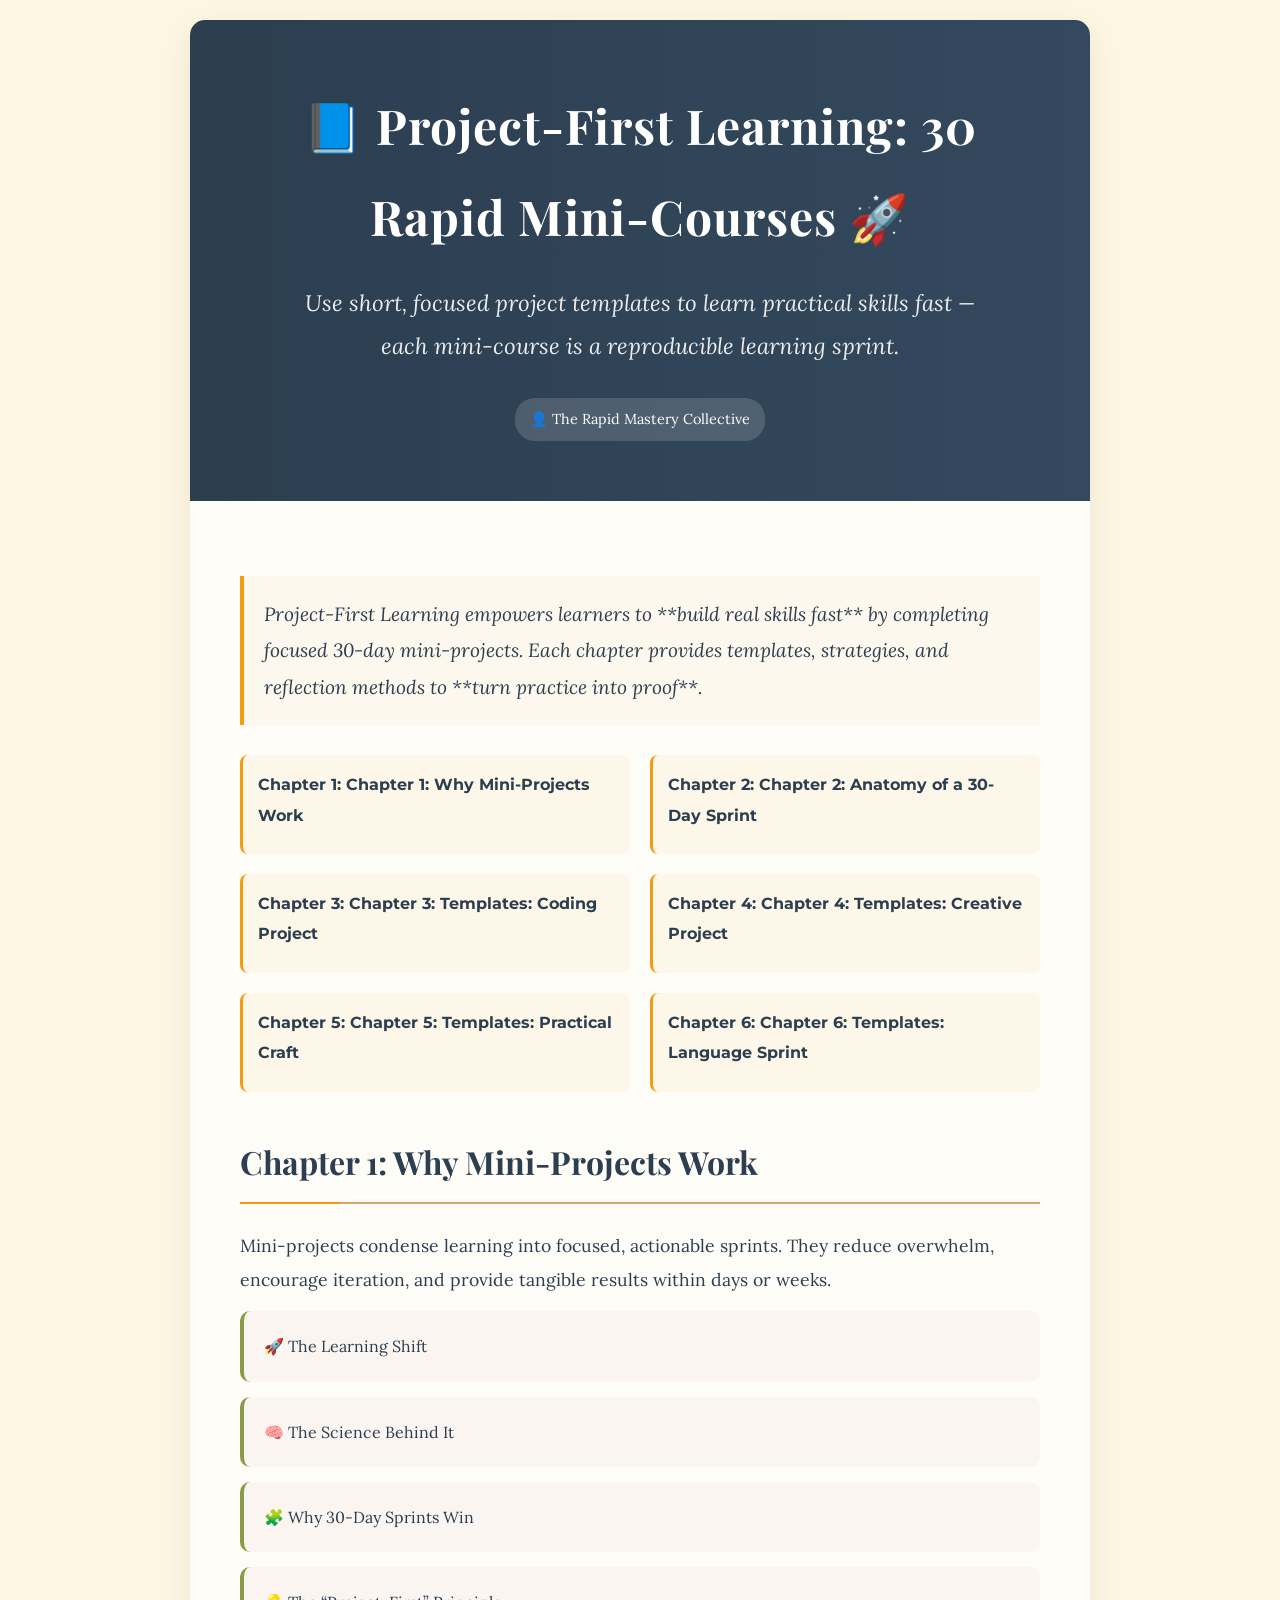
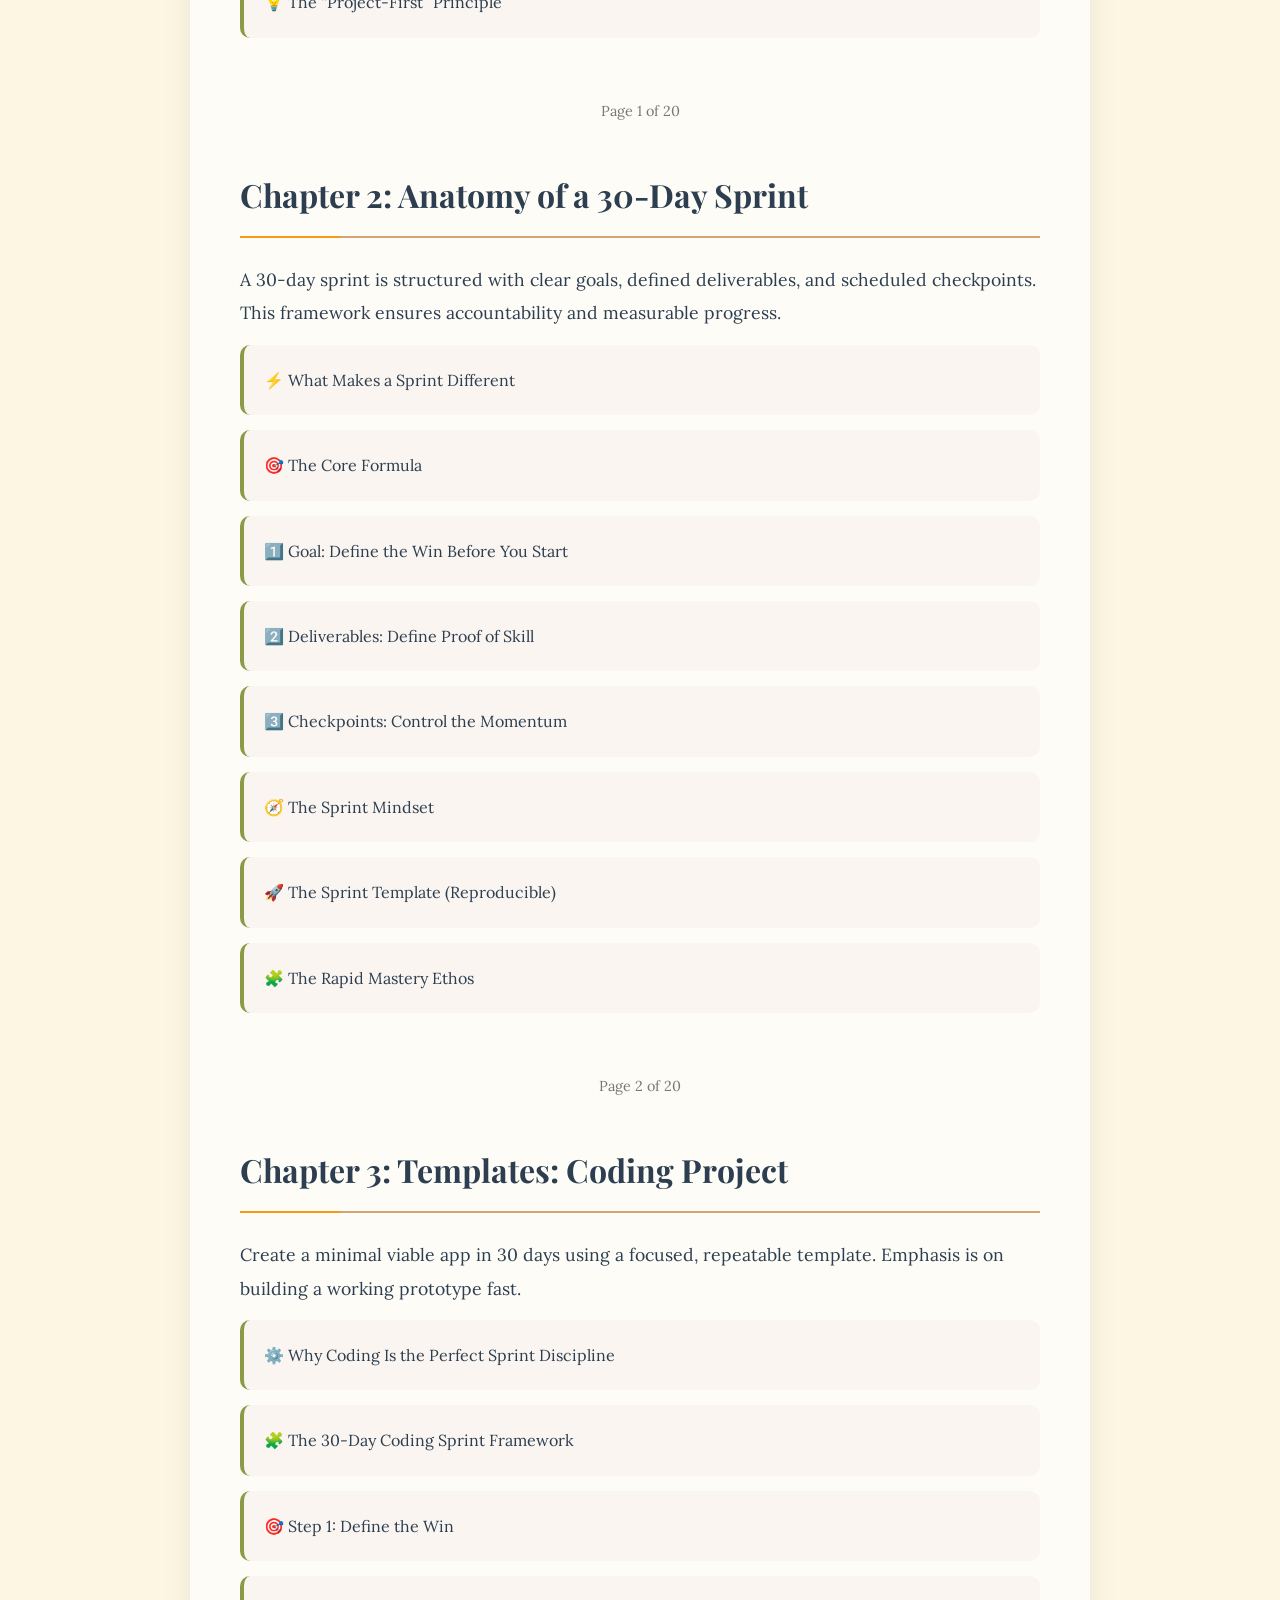
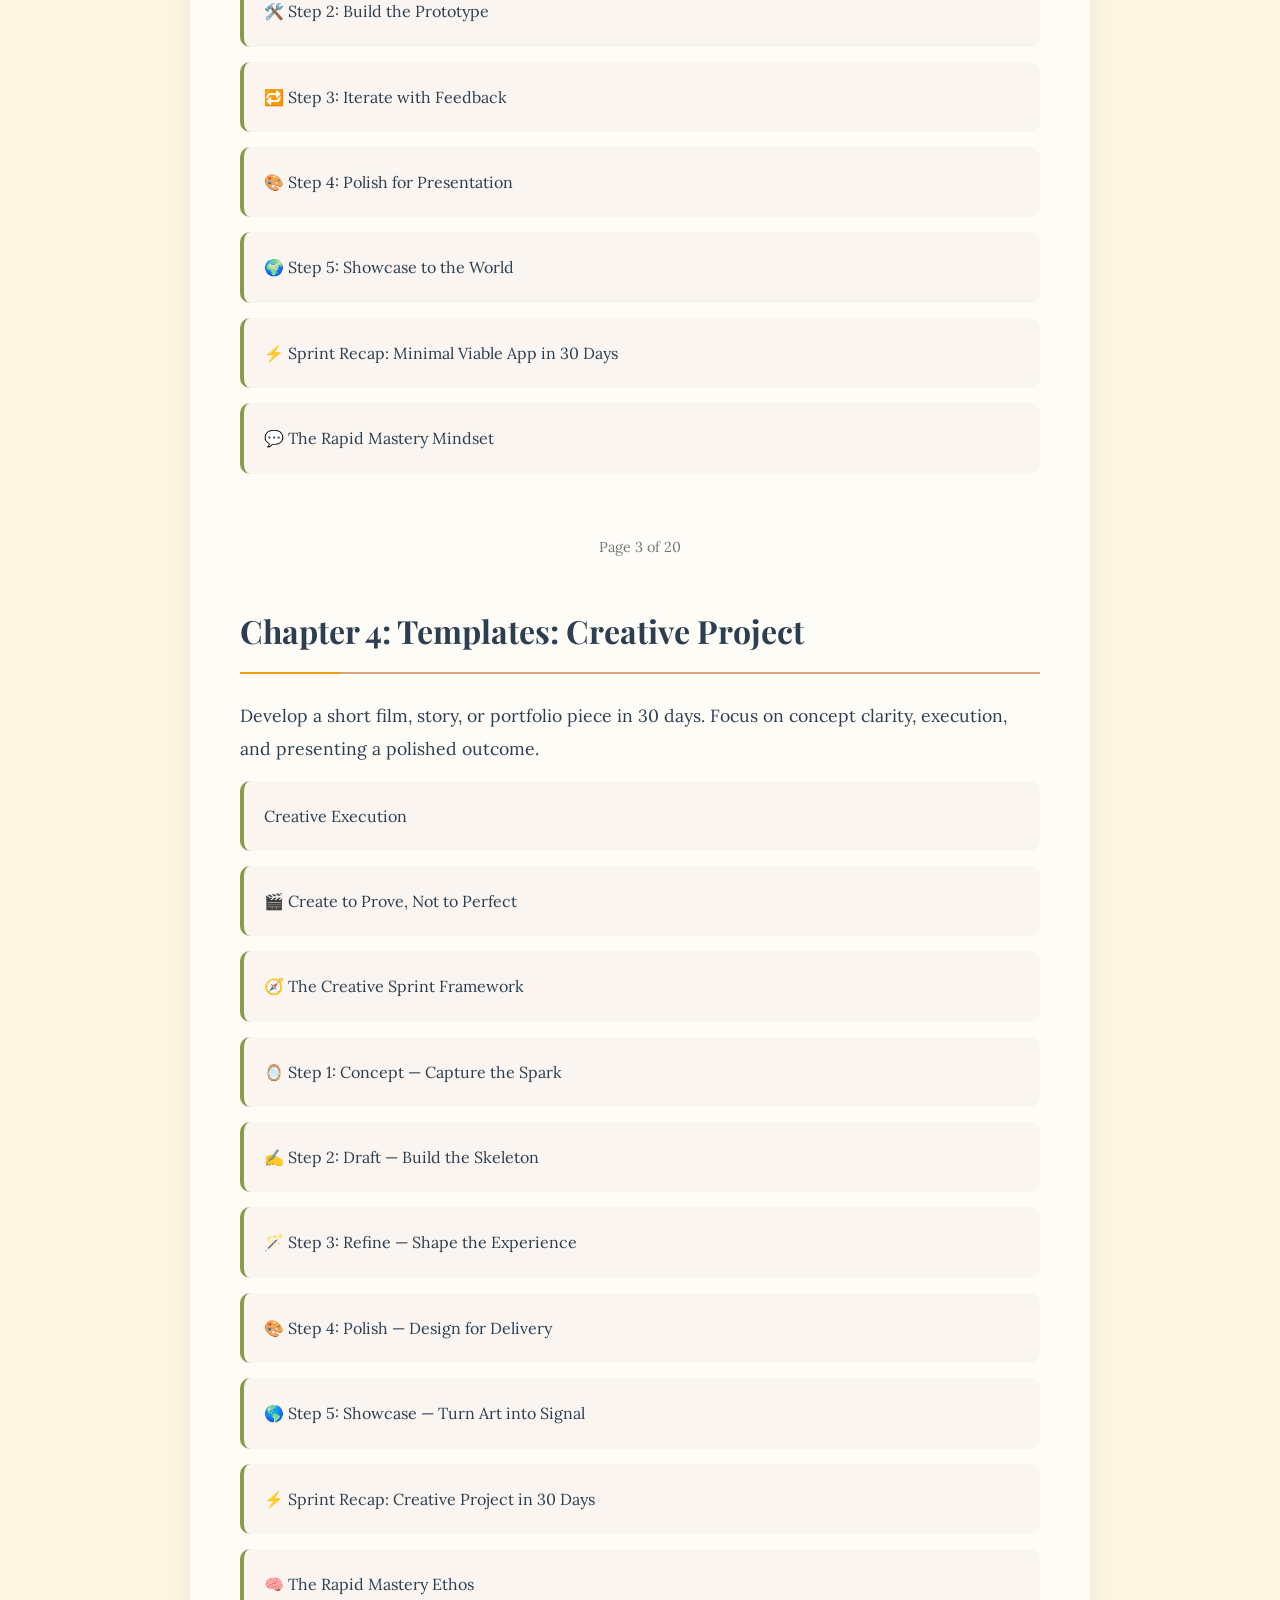
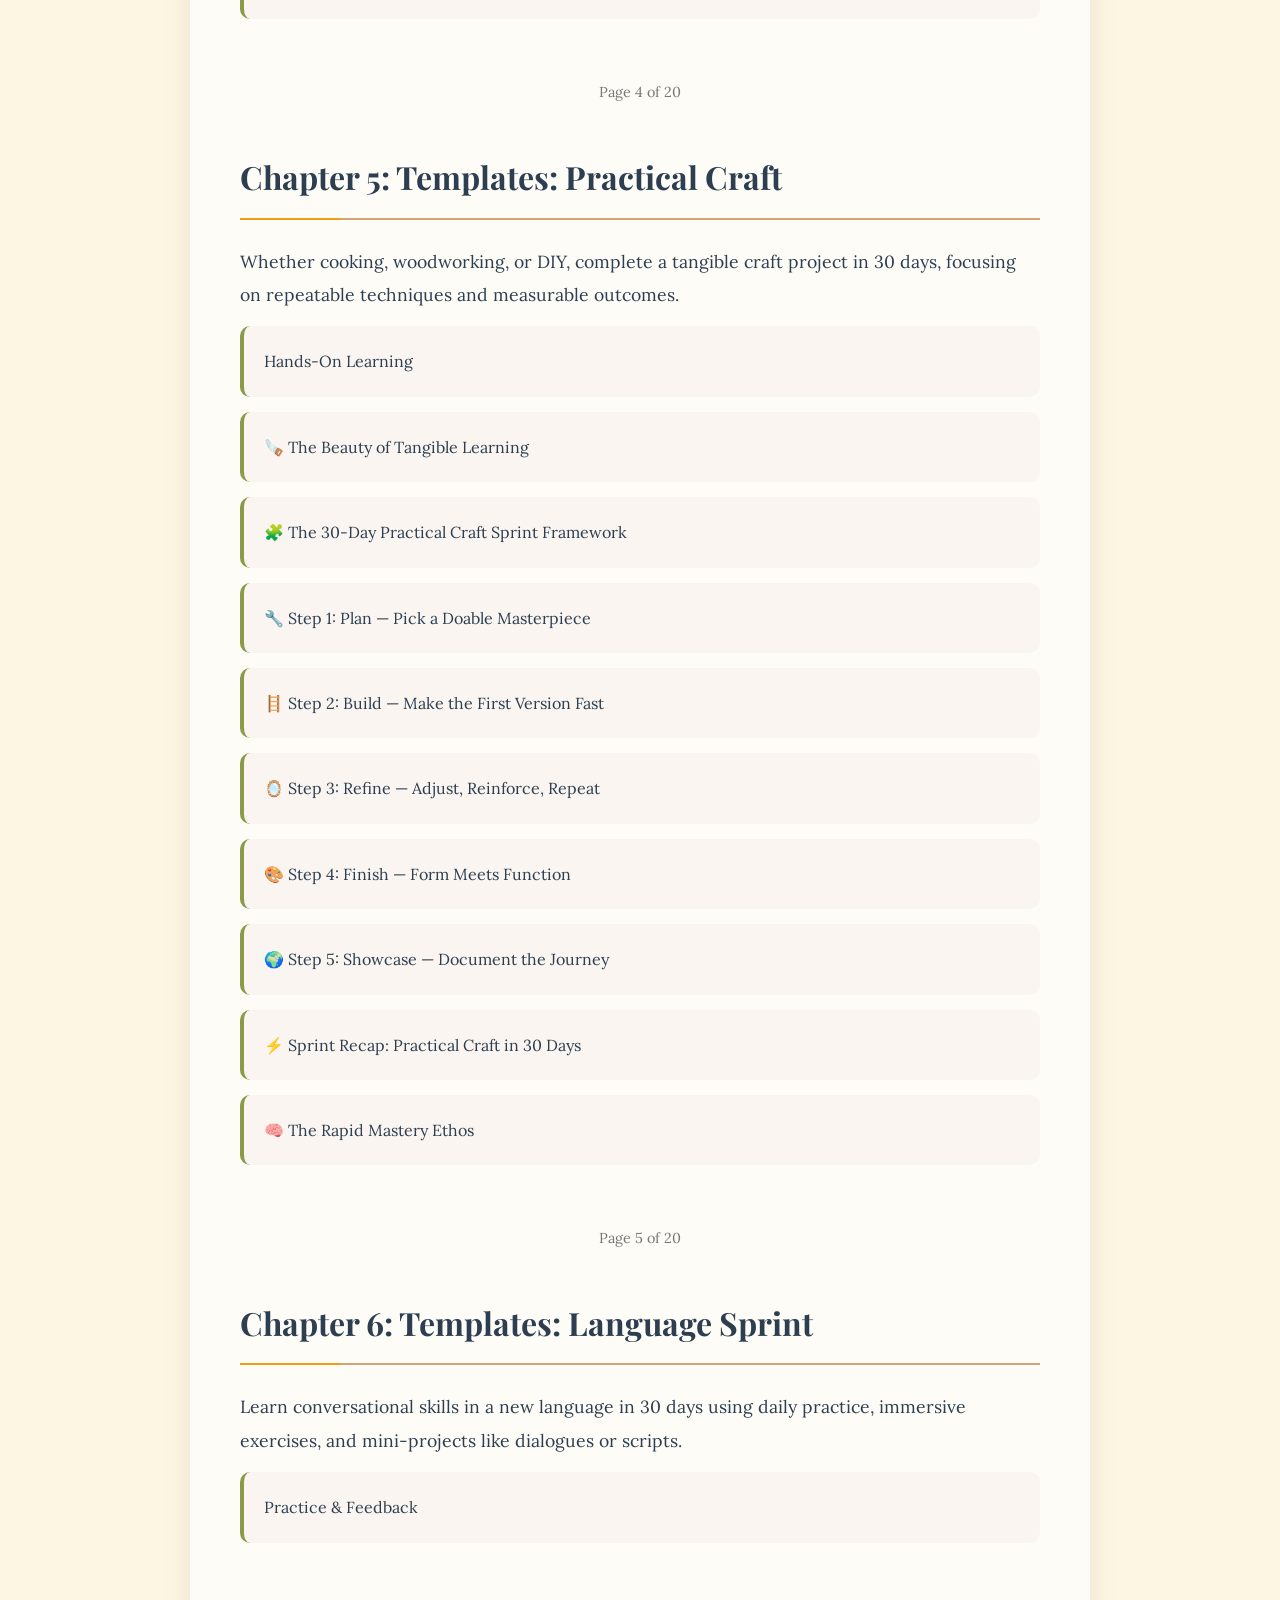
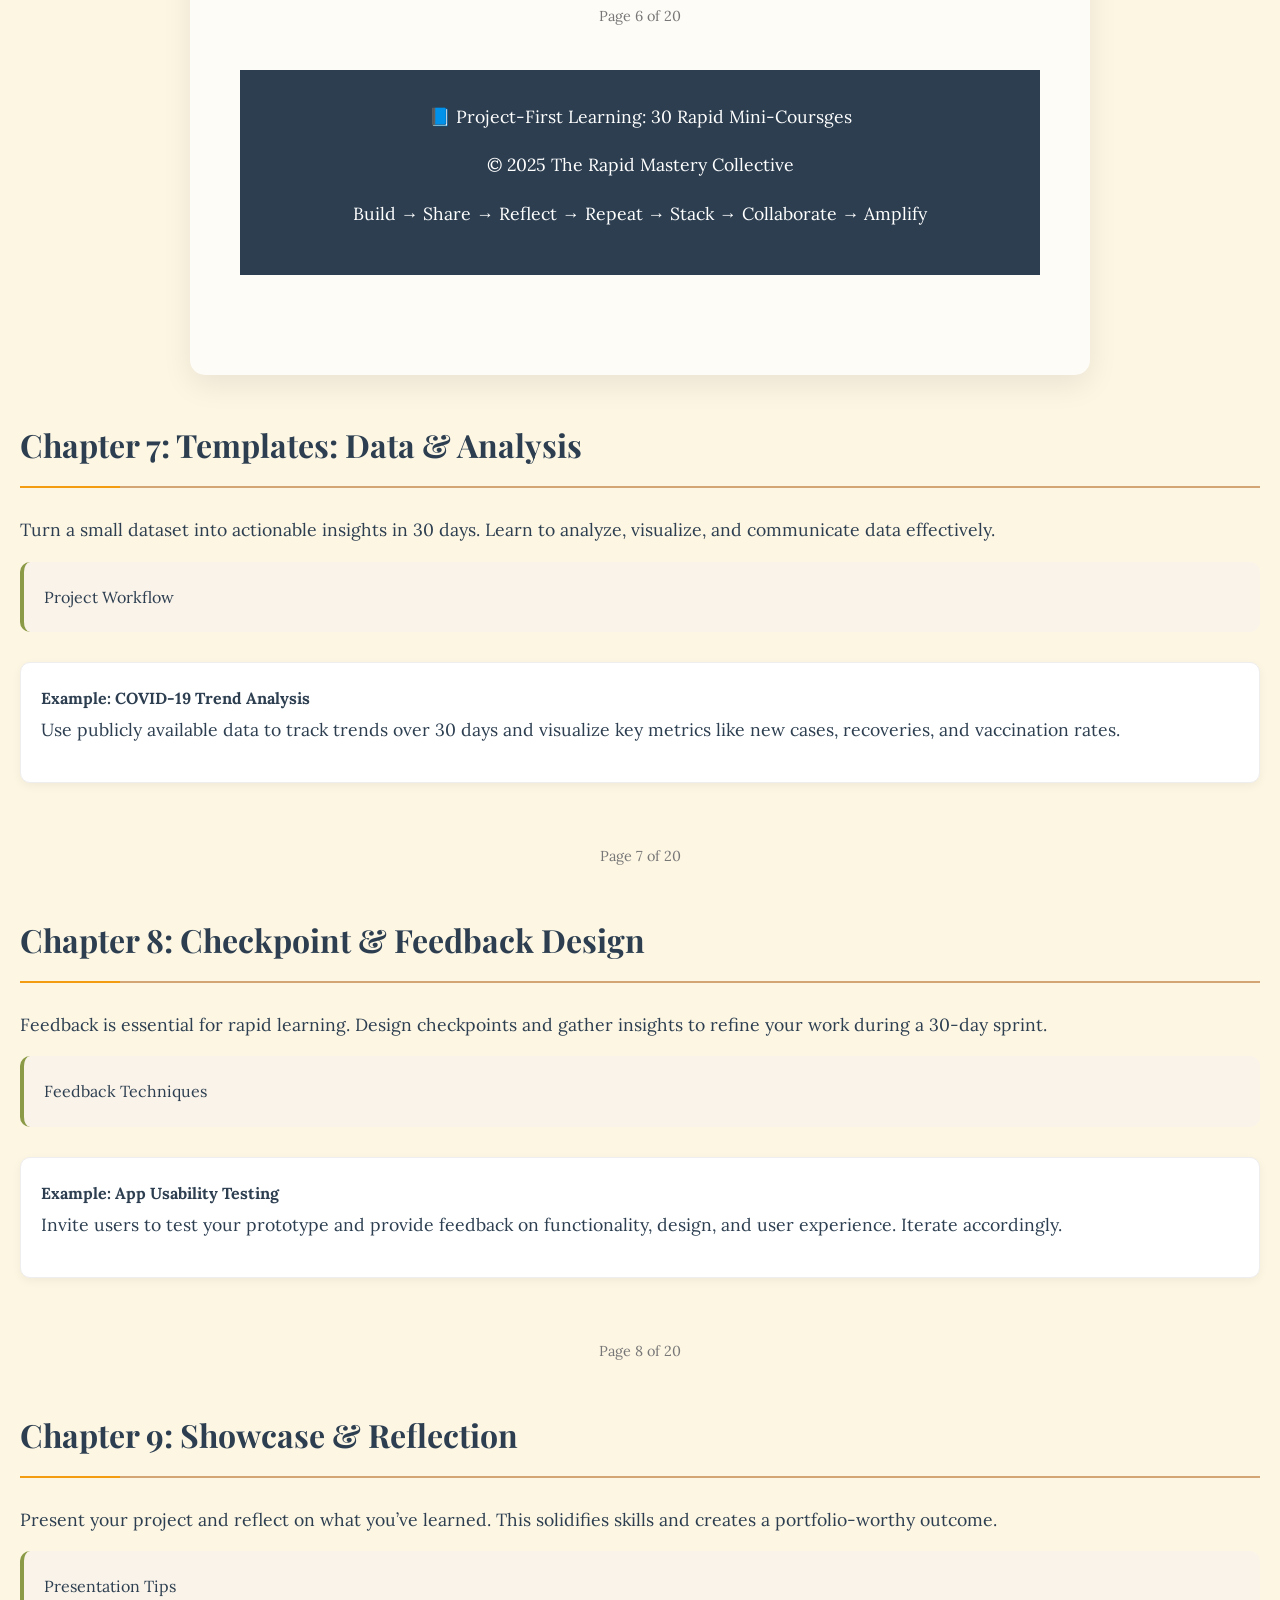
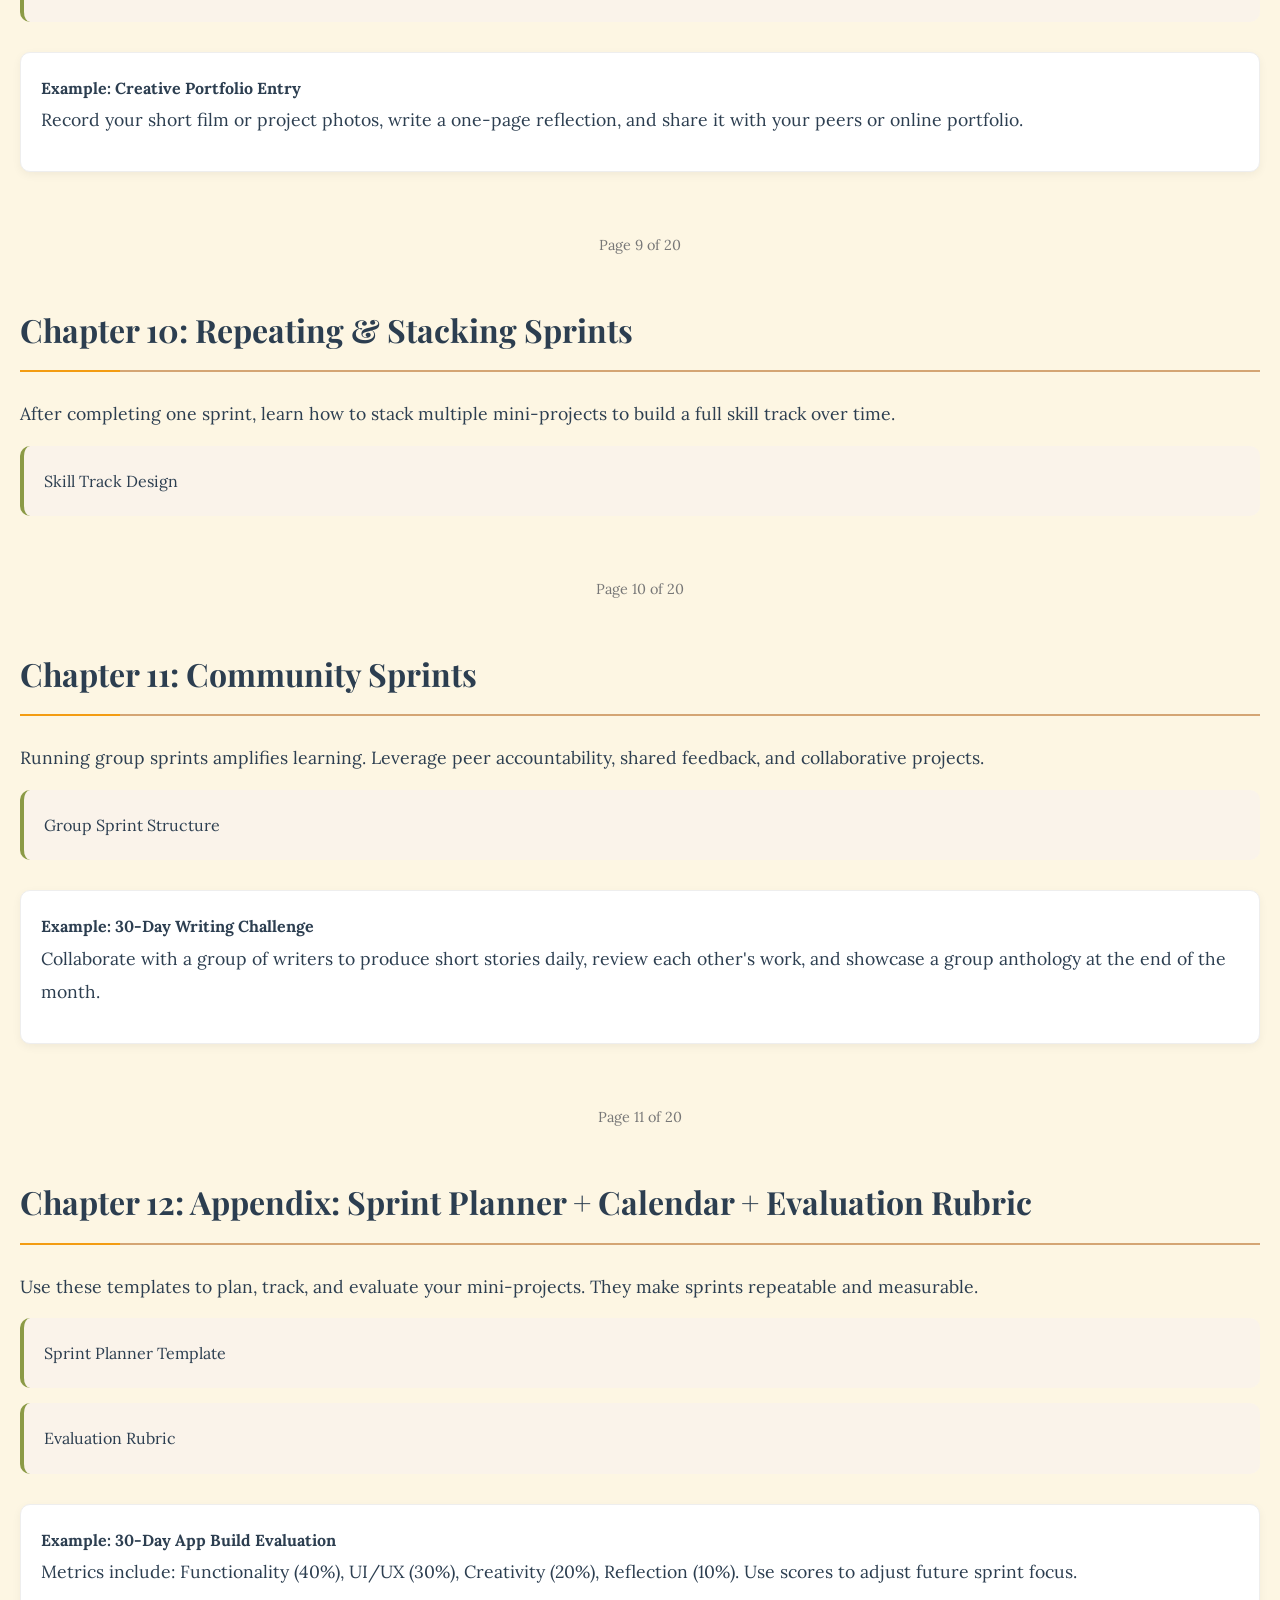
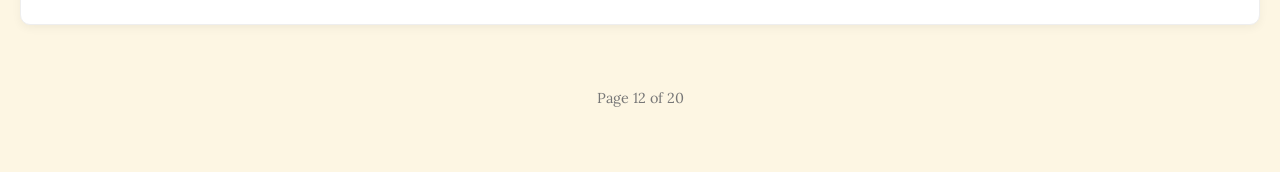
==== commit 657d18a7: "Revise chapter content and fix footer text Updated Chapter 2 and Chapter 3 content with new sections" ====
--- a/index.html
+++ b/index.html
@@ -113,48 +113,653 @@
 <div class="page-number">Page 1 of 20</div>
 
       <!-- Chapter 2 -->
-      <div class="section" id="chapter2">
-        <h2>Chapter 2: Anatomy of a 30-Day Sprint</h2>
-        <p>A 30-day sprint is structured with clear goals, defined deliverables, and scheduled checkpoints. This framework ensures accountability and measurable progress.</p>
-        <div class="chapter collapsible">Sprint Stages</div>
-        <div class="collapsible-content">
-          <p>Stages include: Goal setting → Prototype → Iteration → Refinement → Showcase → Reflection. Each stage has actionable tasks and evaluation criteria.</p>
-        </div>
-      </div>
-      <div class="page-number">Page 2 of 20</div>
+<div class="section" id="chapter2">
+  <h2>Chapter 2: Anatomy of a 30-Day Sprint</h2>
+  <p>A 30-day sprint is structured with clear goals, defined deliverables, and scheduled checkpoints. This framework ensures accountability and measurable progress.</p>
+
+  <div class="chapter collapsible">⚡ What Makes a Sprint Different</div>
+  <div class="collapsible-content">
+    <p>A 30-day sprint isn’t just a short course — it’s a learning engine. It compresses the full creative cycle — idea → execution → feedback → showcase — into one focused month.</p>
+    <p>The key is structure: when time is fixed, every action must matter. Sprints remove decision fatigue, build momentum, and create visible results fast.</p>
+  </div>
+
+  <div class="chapter collapsible">🎯 The Core Formula</div>
+  <div class="collapsible-content">
+    <p>Every sprint follows a simple rhythm:</p>
+    <blockquote>Goal → Deliverables → Checkpoints → Reflection → Showcase</blockquote>
+    <p>Let’s break that down.</p>
+  </div>
+
+  <div class="chapter collapsible">1️⃣ Goal: Define the Win Before You Start</div>
+  <div class="collapsible-content">
+    <p>A sprint without a clear outcome is just busy work. Define your goal as something demonstrable.</p>
+    <p><strong>Strong goal example:</strong><br>
+      <blockquote>“Build a 3-screen prototype of a mobile app that solves a real user problem.”</blockquote>
+    </p>
+    <p><strong>Weak goal example:</strong><br>
+      <blockquote>“Learn UI/UX principles.”</blockquote>
+    </p>
+    <p>A Project-First goal has three traits:</p>
+    <ul>
+      <li>Visible: You can show it to others.</li>
+      <li>Measurable: You can tell when it’s done.</li>
+      <li>Self-contained: It fits within 30 days.</li>
+    </ul>
+    <p>💡 Pro tip: Name your sprint like a startup. “30-Day App Sprint,” “Story in 30,” or “Data Dash” create identity and accountability.</p>
+  </div>
+
+  <div class="chapter collapsible">2️⃣ Deliverables: Define Proof of Skill</div>
+  <div class="collapsible-content">
+    <p>Deliverables are the artifacts that show what you’ve built. They make your learning tangible.</p>
+    <p>Examples:</p>
+    <ul>
+      <li>A working demo or GitHub repo</li>
+      <li>A short video or story</li>
+      <li>A visual portfolio post or blog reflection</li>
+    </ul>
+    <p>Deliverables are your “receipts of mastery.” They separate intentional learners from forever students.</p>
+  </div>
+
+  <div class="chapter collapsible">3️⃣ Checkpoints: Control the Momentum</div>
+  <div class="collapsible-content">
+    <p>Sprints fail when you don’t check progress. A simple checkpoint rhythm keeps your brain aligned and your schedule realistic.</p>
+    <p>Try this pattern:</p>
+    <ul>
+      <li>Day 1–3: Define goal, tools, and success criteria</li>
+      <li>Day 4–10: Build first prototype or draft</li>
+      <li>Day 11–20: Iterate based on testing or feedback</li>
+      <li>Day 21–25: Polish and finalize deliverables</li>
+      <li>Day 26–30: Publish, share, reflect</li>
+    </ul>
+    <p>Each checkpoint should answer two questions:</p>
+    <ol>
+      <li>What have I made tangible?</li>
+      <li>What’s blocking progress?</li>
+    </ol>
+    <p>💡 Micro rule: No sprint day ends without a visible artifact — even a sketch, note, or code snippet.</p>
+  </div>
+
+  <div class="chapter collapsible">🧭 The Sprint Mindset</div>
+  <div class="collapsible-content">
+    <p>The 30-day sprint isn’t about speed for speed’s sake. It’s about compressed clarity — forcing focus by working inside constraints.</p>
+    <blockquote>
+      Constraint creates clarity.<br>
+      Clarity creates progress.<br>
+      Progress creates mastery.
+    </blockquote>
+  </div>
+
+  <div class="chapter collapsible">🚀 The Sprint Template (Reproducible)</div>
+  <div class="collapsible-content">
+    <table>
+      <thead>
+        <tr>
+          <th>Phase</th>
+          <th>Days</th>
+          <th>Purpose</th>
+          <th>Deliverable</th>
+        </tr>
+      </thead>
+      <tbody>
+        <tr>
+          <td>Define</td>
+          <td>1–3</td>
+          <td>Clarify goal, tools, metrics</td>
+          <td>Sprint brief</td>
+        </tr>
+        <tr>
+          <td>Build</td>
+          <td>4–10</td>
+          <td>Create first version</td>
+          <td>Prototype/Draft</td>
+        </tr>
+        <tr>
+          <td>Iterate</td>
+          <td>11–20</td>
+          <td>Test, get feedback</td>
+          <td>Refined version</td>
+        </tr>
+        <tr>
+          <td>Polish</td>
+          <td>21–25</td>
+          <td>Improve quality</td>
+          <td>Final asset</td>
+        </tr>
+        <tr>
+          <td>Share</td>
+          <td>26–30</td>
+          <td>Publish + Reflect</td>
+          <td>Public showcase + learning note</td>
+        </tr>
+      </tbody>
+    </table>
+  </div>
+
+  <div class="chapter collapsible">🧩 The Rapid Mastery Ethos</div>
+  <div class="collapsible-content">
+    <p>Members of the Rapid Mastery Collective live by one rule:</p>
+    <blockquote>“Proof beats promise.”</blockquote>
+    <p>Each sprint you complete becomes evidence — of skill, of grit, of creativity. Stack 3–5 of these sprints, and you don’t just know more — you become visible.</p>
+    <p>Welcome to the mindset of rapid masters: <strong>Build → Show → Reflect → Repeat.</strong></p>
+  </div>
+</div>
+<div class="page-number">Page 2 of 20</div>
 
       <!-- Chapter 3 -->
-      <div class="section" id="chapter3">
-        <h2>Chapter 3: Templates: Coding Project</h2>
-        <p>Create a minimal viable app in 30 days using a focused, repeatable template. Emphasis is on building a working prototype fast.</p>
-        <div class="chapter collapsible">Project Structure</div>
-        <div class="collapsible-content">
-          <p>Define the core functionality, select a tech stack, and prioritize features for a quick, iterative build. Test early and often, then deploy a functional version by day 30.</p>
-        </div>
-      </div>
-      <div class="page-number">Page 3 of 20</div>
+<div class="section" id="chapter3">
+  <h2>Chapter 3: Templates: Coding Project</h2>
+  <p>Create a minimal viable app in 30 days using a focused, repeatable template. Emphasis is on building a working prototype fast.</p>
+
+  <div class="chapter collapsible">⚙️ Why Coding Is the Perfect Sprint Discipline</div>
+  <div class="collapsible-content">
+    <p>Coding forces clarity. You can’t fake progress — your project either runs or breaks. That’s why coding projects are at the heart of the Project-First Learning model: they convert abstract learning into visible, testable outcomes.</p>
+    <p>For the Rapid Mastery Collective, code isn’t just a technical skill — it’s proof of creative logic. It’s how we show ideas that work.</p>
+  </div>
+
+  <div class="chapter collapsible">🧩 The 30-Day Coding Sprint Framework</div>
+  <div class="collapsible-content">
+    <p>Every 30-day coding sprint follows five stages. Think of this as your blueprint for any minimal viable app.</p>
+    <table>
+      <thead>
+        <tr>
+          <th>Stage</th>
+          <th>Focus</th>
+          <th>Key Question</th>
+          <th>Output</th>
+        </tr>
+      </thead>
+      <tbody>
+        <tr>
+          <td>Define (Days 1–3)</td>
+          <td>Clarify purpose, audience, and value</td>
+          <td>What problem does this app solve?</td>
+          <td>Sprint brief + one-sentence app mission</td>
+        </tr>
+        <tr>
+          <td>Prototype (Days 4–10)</td>
+          <td>Build a working skeleton</td>
+          <td>What’s the simplest version I can run today?</td>
+          <td>Clickable prototype or functional core</td>
+        </tr>
+        <tr>
+          <td>Iterate (Days 11–20)</td>
+          <td>Test, debug, refine</td>
+          <td>What does real feedback reveal?</td>
+          <td>Stable v1</td>
+        </tr>
+        <tr>
+          <td>Polish (Days 21–25)</td>
+          <td>Add design, clarity, and minimal UX</td>
+          <td>How can users feel the result?</td>
+          <td>Presentable demo</td>
+        </tr>
+        <tr>
+          <td>Showcase (Days 26–30)</td>
+          <td>Publish and share reflection</td>
+          <td>What did I learn, prove, and create?</td>
+          <td>Live demo + public post or portfolio entry</td>
+        </tr>
+      </tbody>
+    </table>
+  </div>
+
+  <div class="chapter collapsible">🎯 Step 1: Define the Win</div>
+  <div class="collapsible-content">
+    <p>Pick a problem so small it feels almost too simple. Then solve it elegantly.</p>
+    <p>Examples:</p>
+    <ul>
+      <li>A daily mood tracker that logs your emotions with one click</li>
+      <li>A “habit counter” app with a single progress bar</li>
+      <li>A goal timer that resets every morning</li>
+    </ul>
+    <p>💡 Rapid Mastery Rule: The smaller the scope, the faster the proof. Complexity kills sprints.</p>
+    <p>Write your project goal in one sentence:</p>
+    <blockquote>“In 30 days, I’ll build a working app that does [specific action] for [specific user].”</blockquote>
+  </div>
+
+  <div class="chapter collapsible">🛠️ Step 2: Build the Prototype</div>
+  <div class="collapsible-content">
+    <p>You don’t need a full stack. You need a running version that works — even if it’s ugly.</p>
+    <p>Tools to accelerate you:</p>
+    <ul>
+      <li>Frontend (no-code/low-code): Replit, Glitch, or Bubble</li>
+      <li>App skeletons: Next.js templates, Flask starters, or simple JS apps</li>
+      <li>Databases: Airtable, Firebase, Supabase</li>
+    </ul>
+    <p>Deliverable: something you can click, run, or test by Day 10.</p>
+  </div>
+
+  <div class="chapter collapsible">🔁 Step 3: Iterate with Feedback</div>
+  <div class="collapsible-content">
+    <p>Invite two testers — not friends, users. Ask only three questions:</p>
+    <ol>
+      <li>What do you like?</li>
+      <li>What confused you?</li>
+      <li>What would make you use it again?</li>
+    </ol>
+    <p>Then fix the top two issues. That’s your v1.</p>
+    <p>💡 Don’t chase perfection. Chase completion. Every improvement loop should take 48 hours or less.</p>
+  </div>
+
+  <div class="chapter collapsible">🎨 Step 4: Polish for Presentation</div>
+  <div class="collapsible-content">
+    <p>Refine UX copy, add a logo, and make a simple landing page explaining what your app does. Use visuals to communicate simplicity — a GIF demo beats a paragraph.</p>
+    <p>Tools for polish:</p>
+    <ul>
+      <li>Brand & visuals: Figma, Canva, or Framer</li>
+      <li>Deployment: Netlify, Vercel, or GitHub Pages</li>
+      <li>Demo video: Loom or Scribe</li>
+    </ul>
+    <p>Deliverable: a one-link showcase that says:</p>
+    <blockquote>“I built this from zero to demo in 30 days.”</blockquote>
+  </div>
+
+  <div class="chapter collapsible">🌍 Step 5: Showcase to the World</div>
+  <div class="collapsible-content">
+    <p>Post your sprint story — what you built, what you learned, what you’d improve next.</p>
+    <p>Where to share:</p>
+    <ul>
+      <li>LinkedIn: “30-Day App Sprint Reflection”</li>
+      <li>Product Hunt: “Weekend Prototype Challenge”</li>
+      <li>Dev.to / Hashnode: “What I Learned Building My First App Fast”</li>
+    </ul>
+    <p>This transforms your sprint into a signal — recruiters, collaborators, or clients see results, not résumés.</p>
+  </div>
+
+  <div class="chapter collapsible">⚡ Sprint Recap: Minimal Viable App in 30 Days</div>
+  <div class="collapsible-content">
+    <table>
+      <thead>
+        <tr>
+          <th>Week</th>
+          <th>Focus</th>
+          <th>Deliverable</th>
+        </tr>
+      </thead>
+      <tbody>
+        <tr>
+          <td>1</td>
+          <td>Define + Prototype</td>
+          <td>Core idea running</td>
+        </tr>
+        <tr>
+          <td>2</td>
+          <td>Debug + Iterate</td>
+          <td>Usable v1</td>
+        </tr>
+        <tr>
+          <td>3</td>
+          <td>Polish + Design</td>
+          <td>Demo-ready</td>
+        </tr>
+        <tr>
+          <td>4</td>
+          <td>Showcase + Reflect</td>
+          <td>Public launch</td>
+        </tr>
+      </tbody>
+    </table>
+  </div>
+
+  <div class="chapter collapsible">💬 The Rapid Mastery Mindset</div>
+  <div class="collapsible-content">
+    <p>Remember: you’re not learning to code — you’re coding to learn. Each sprint compounds:</p>
+    <ul>
+      <li>One app builds technical fluency.</li>
+      <li>Three apps build portfolio credibility.</li>
+      <li>Ten apps build identity — you become a maker who proves skills through output.</li>
+    </ul>
+    <blockquote>Real mastery isn’t hidden in your notes. It’s running online for the world to see.</blockquote>
+  </div>
+</div>
+<div class="page-number">Page 3 of 20</div>
 
       <!-- Chapter 4 -->
-      <div class="section" id="chapter4">
-        <h2>Chapter 4: Templates: Creative Project</h2>
-        <p>Develop a short film, story, or portfolio piece in 30 days. Focus on concept clarity, execution, and presenting a polished outcome.</p>
-        <div class="chapter collapsible">Creative Execution</div>
-        <div class="collapsible-content">
-          <p>Break the project into stages: ideation, drafting, revisions, and final polish. Collect feedback at checkpoints and iterate rapidly.</p>
-        </div>
-      </div>
-      <div class="page-number">Page 4 of 20</div>
+<div class="section" id="chapter4">
+  <h2>Chapter 4: Templates: Creative Project</h2>
+  <p>Develop a short film, story, or portfolio piece in 30 days. Focus on concept clarity, execution, and presenting a polished outcome.</p>
+
+  <div class="chapter collapsible">Creative Execution</div>
+  <div class="collapsible-content">
+    <p>Break the project into stages: ideation, drafting, revisions, and final polish. Collect feedback at checkpoints and iterate rapidly.</p>
+  </div>
+
+  <div class="chapter collapsible">🎬 Create to Prove, Not to Perfect</div>
+  <div class="collapsible-content">
+    <p>Creatives often get trapped chasing inspiration or polish — but in the Rapid Mastery world, we chase proof of skill. The 30-day creative sprint isn’t about waiting for a muse; it’s about shipping art under pressure and learning through completion.</p>
+    <blockquote>Perfection is the enemy of momentum. Rapid creators don’t wait to be ready — they create to become ready.</blockquote>
+  </div>
+
+  <div class="chapter collapsible">🧭 The Creative Sprint Framework</div>
+  <div class="collapsible-content">
+    <p>This 30-day template helps you move from concept to finished showcase piece — whether that’s a short film, photo series, poem, animation, or design portfolio entry.</p>
+    <table>
+      <thead>
+        <tr>
+          <th>Stage</th>
+          <th>Focus</th>
+          <th>Core Question</th>
+          <th>Output</th>
+        </tr>
+      </thead>
+      <tbody>
+        <tr>
+          <td>Concept (Days 1–3)</td>
+          <td>Define theme + emotional goal</td>
+          <td>What story or feeling do I want to evoke?</td>
+          <td>One-sentence creative brief</td>
+        </tr>
+        <tr>
+          <td>Draft (Days 4–10)</td>
+          <td>Generate the raw version</td>
+          <td>What’s the simplest form of my idea?</td>
+          <td>First draft, storyboard, or prototype</td>
+        </tr>
+        <tr>
+          <td>Refine (Days 11–20)</td>
+          <td>Edit, adjust, experiment</td>
+          <td>What works — and what distracts?</td>
+          <td>Tightened version</td>
+        </tr>
+        <tr>
+          <td>Polish (Days 21–25)</td>
+          <td>Add design, flow, and finish</td>
+          <td>How can I elevate this from good to shareable?</td>
+          <td>Final render, layout, or mix</td>
+        </tr>
+        <tr>
+          <td>Showcase (Days 26–30)</td>
+          <td>Publish + reflect</td>
+          <td>What did I express — and what did I learn?</td>
+          <td>Public share + sprint reflection</td>
+        </tr>
+      </tbody>
+    </table>
+  </div>
+
+  <div class="chapter collapsible">🪞 Step 1: Concept — Capture the Spark</div>
+  <div class="collapsible-content">
+    <p>Before tools, define emotion. Ask:</p>
+    <ul>
+      <li>What do I want the audience to feel?</li>
+      <li>Why does this matter now?</li>
+      <li>What’s the smallest story that can carry that feeling?</li>
+    </ul>
+    <p>Examples:</p>
+    <ul>
+      <li>A 1-minute short film about resilience.</li>
+      <li>A micro-story told entirely through text messages.</li>
+      <li>A single-image campaign that evokes social change.</li>
+    </ul>
+    <p>💡 Rapid Mastery Tip: Limit your scope before you start. Great creativity thrives inside constraints.</p>
+  </div>
+
+  <div class="chapter collapsible">✍️ Step 2: Draft — Build the Skeleton</div>
+  <div class="collapsible-content">
+    <p>Create your raw version — fast. Don’t pause for perfection; the first pass is just scaffolding.</p>
+    <p>Tools that keep momentum high:</p>
+    <ul>
+      <li>Writers: Notion, Scrivener, or Google Docs</li>
+      <li>Filmmakers: CapCut, Runway, or DaVinci Resolve</li>
+      <li>Designers: Canva, Figma, or Adobe Express</li>
+    </ul>
+    <p>By Day 10, you should have something you can show. Even if it’s rough, it’s real.</p>
+  </div>
+
+  <div class="chapter collapsible">🪄 Step 3: Refine — Shape the Experience</div>
+  <div class="collapsible-content">
+    <p>Step back and ask: What is this really saying? Cut anything that doesn’t serve the message. Seek feedback from two trusted peers or mentors. Ask only:</p>
+    <ol>
+      <li>What emotion did you feel?</li>
+      <li>Where did you lose interest?</li>
+    </ol>
+    <p>Then make small, high-impact changes.</p>
+  </div>
+
+  <div class="chapter collapsible">🎨 Step 4: Polish — Design for Delivery</div>
+  <div class="collapsible-content">
+    <p>Make it shareable and striking. Add sound, motion, texture, or typography that reinforces the emotion from Step 1.</p>
+    <p>Examples:</p>
+    <ul>
+      <li>Add ambient sound to heighten film realism.</li>
+      <li>Reformat a poem into a carousel for Instagram.</li>
+      <li>Pair your story with minimalist design for Substack.</li>
+    </ul>
+    <p>💡 Rapid Mastery Tip: Finish at 90%, publish at 95%. The world sees momentum, not the missing 5%.</p>
+  </div>
+
+  <div class="chapter collapsible">🌎 Step 5: Showcase — Turn Art into Signal</div>
+  <div class="collapsible-content">
+    <p>Publish your project publicly — not for validation, but for proof of execution. Share your process as a 3-part post:</p>
+    <ol>
+      <li>What I made (1 sentence)</li>
+      <li>Why I made it (1 insight)</li>
+      <li>What I learned (1 takeaway)</li>
+    </ol>
+    <p>Platforms that amplify proof:</p>
+    <ul>
+      <li>Instagram / Behance (visuals & motion)</li>
+      <li>Medium / Substack (storytelling & reflection)</li>
+      <li>YouTube Shorts / TikTok (process highlights)</li>
+    </ul>
+    <blockquote>“I don’t just dream — I deliver.”</blockquote>
+  </div>
+
+  <div class="chapter collapsible">⚡ Sprint Recap: Creative Project in 30 Days</div>
+  <div class="collapsible-content">
+    <table>
+      <thead>
+        <tr>
+          <th>Week</th>
+          <th>Focus</th>
+          <th>Deliverable</th>
+        </tr>
+      </thead>
+      <tbody>
+        <tr>
+          <td>1</td>
+          <td>Concept + Draft</td>
+          <td>Raw version of idea</td>
+        </tr>
+        <tr>
+          <td>2</td>
+          <td>Refine + Feedback</td>
+          <td>Clear narrative or visual flow</td>
+        </tr>
+        <tr>
+          <td>3</td>
+          <td>Polish</td>
+          <td>Shareable final output</td>
+        </tr>
+        <tr>
+          <td>4</td>
+          <td>Showcase + Reflection</td>
+          <td>Public launch + postmortem note</td>
+        </tr>
+      </tbody>
+    </table>
+  </div>
+
+  <div class="chapter collapsible">🧠 The Rapid Mastery Ethos</div>
+  <div class="collapsible-content">
+    <p>Creativity is a muscle — and sprinting keeps it strong. Every completed mini-project increases your creative velocity: your ability to turn ideas into finished artifacts.</p>
+    <blockquote>In this collective, mastery isn’t measured by how long you worked — it’s measured by how many finished stories you’ve told.</blockquote>
+  </div>
+</div>
+<div class="page-number">Page 4 of 20</div>
 
       <!-- Chapter 5 -->
-      <div class="section" id="chapter5">
-        <h2>Chapter 5: Templates: Practical Craft</h2>
-        <p>Whether cooking, woodworking, or DIY, complete a tangible craft project in 30 days, focusing on repeatable techniques and measurable outcomes.</p>
-        <div class="chapter collapsible">Hands-On Learning</div>
-        <div class="collapsible-content">
-          <p>Plan materials, break tasks into daily actions, track progress, and present your finished project. Use photos or videos as proof of completion.</p>
-        </div>
-      </div>
-      <div class="page-number">Page 5 of 20</div>
+<div class="section" id="chapter5">
+  <h2>Chapter 5: Templates: Practical Craft</h2>
+  <p>Whether cooking, woodworking, or DIY, complete a tangible craft project in 30 days, focusing on repeatable techniques and measurable outcomes.</p>
+
+  <div class="chapter collapsible">Hands-On Learning</div>
+  <div class="collapsible-content">
+    <p>Plan materials, break tasks into daily actions, track progress, and present your finished project. Use photos or videos as proof of completion.</p>
+  </div>
+
+  <div class="chapter collapsible">🪚 The Beauty of Tangible Learning</div>
+  <div class="collapsible-content">
+    <p>Digital work lives on screens — but practical crafts live in the hands. For the Rapid Mastery Collective, physical projects are where focus meets feedback instantly. The texture of wood, the heat of a pan, the precision of a joint — these aren’t metaphors. They’re lessons made real.</p>
+    <p>When you work with your hands, you don’t just build objects — you build attention, patience, and intuition.</p>
+    <blockquote>In every finished craft, there’s visible proof of invisible growth.</blockquote>
+  </div>
+
+  <div class="chapter collapsible">🧩 The 30-Day Practical Craft Sprint Framework</div>
+  <div class="collapsible-content">
+    <p>This sprint helps you master a practical skill fast by designing, building, and refining one finished object.</p>
+    <table>
+      <thead>
+        <tr>
+          <th>Stage</th>
+          <th>Focus</th>
+          <th>Core Question</th>
+          <th>Output</th>
+        </tr>
+      </thead>
+      <tbody>
+        <tr>
+          <td>Plan (Days 1–3)</td>
+          <td>Choose project & materials</td>
+          <td>What single item will I build or cook?</td>
+          <td>Project brief + shopping list</td>
+        </tr>
+        <tr>
+          <td>Build (Days 4–10)</td>
+          <td>Create first version</td>
+          <td>How can I make a working prototype?</td>
+          <td>Rough build or recipe test</td>
+        </tr>
+        <tr>
+          <td>Refine (Days 11–20)</td>
+          <td>Adjust for quality & safety</td>
+          <td>What needs reinforcement or improvement?</td>
+          <td>Functional prototype</td>
+        </tr>
+        <tr>
+          <td>Finish (Days 21–25)</td>
+          <td>Add form, finish, and presentation</td>
+          <td>How can I make this visually or structurally strong?</td>
+          <td>Completed piece</td>
+        </tr>
+        <tr>
+          <td>Showcase (Days 26–30)</td>
+          <td>Document & share process</td>
+          <td>What did I learn and produce?</td>
+          <td>Photos, guide, or reflection post</td>
+        </tr>
+      </tbody>
+    </table>
+  </div>
+
+  <div class="chapter collapsible">🔧 Step 1: Plan — Pick a Doable Masterpiece</div>
+  <div class="collapsible-content">
+    <p>The trick is to start small and finish beautifully.</p>
+    <p>Examples:</p>
+    <ul>
+      <li>Cooking: Master one recipe — make it exceptional.</li>
+      <li>Woodworking: Build one small table, frame, or shelf.</li>
+      <li>DIY: Upcycle a household item or make a functional tool.</li>
+    </ul>
+    <p>Ask yourself:</p>
+    <ul>
+      <li>What object represents “skill” in my craft?</li>
+      <li>Can I finish this project in 30 days with limited materials?</li>
+    </ul>
+    <p>💡 Rapid Mastery Tip: Define your “proof of skill” before you begin. The finished object is your certificate.</p>
+  </div>
+
+  <div class="chapter collapsible">🪜 Step 2: Build — Make the First Version Fast</div>
+  <div class="collapsible-content">
+    <p>Move from plan to prototype within the first week. Don’t worry about aesthetics — aim for functionality first.</p>
+    <p>Example milestones:</p>
+    <ul>
+      <li>Cooking → first full run of the dish</li>
+      <li>Woodworking → base structure assembled</li>
+      <li>DIY → working mechanism in place</li>
+    </ul>
+    <p>Each early mistake becomes feedback fuel. The faster you fail, the faster you learn precision.</p>
+  </div>
+
+  <div class="chapter collapsible">🪞 Step 3: Refine — Adjust, Reinforce, Repeat</div>
+  <div class="collapsible-content">
+    <p>Now that it works, make it better. This is where craftsmanship begins.</p>
+    <p>Focus on:</p>
+    <ul>
+      <li>Consistency: Reproduce the result three times.</li>
+      <li>Safety: Improve structure, heat tolerance, or stability.</li>
+      <li>Efficiency: Reduce materials or time waste.</li>
+    </ul>
+    <p>Ask yourself: If someone else tried this, what would break first? Then fix that point. That’s how craftsmen think.</p>
+  </div>
+
+  <div class="chapter collapsible">🎨 Step 4: Finish — Form Meets Function</div>
+  <div class="collapsible-content">
+    <p>Perfection isn’t about complexity — it’s about intentional finish. Sand, polish, or plate your piece with care. Pay attention to color, symmetry, and presentation. Photograph the final result with pride.</p>
+    <p>💡 Rapid Mastery Rule: Craftsmanship is communication. Your finish tells the world how much you respected the process.</p>
+  </div>
+
+  <div class="chapter collapsible">🌍 Step 5: Showcase — Document the Journey</div>
+  <div class="collapsible-content">
+    <p>The process is the product. Every stage — from rough sketch to final photo — carries value.</p>
+    <p>Document your sprint:</p>
+    <ul>
+      <li>4 photos (Day 1, Day 10, Day 20, Day 30)</li>
+      <li>1 paragraph about what surprised you</li>
+      <li>1 insight you’ll carry forward</li>
+    </ul>
+    <p>Share it on your platform of choice:</p>
+    <ul>
+      <li>Instagram / YouTube Shorts for process videos</li>
+      <li>Substack / Medium for reflection stories</li>
+      <li>Facebook Groups / Reddit for DIY and craft communities</li>
+    </ul>
+    <p>Each post positions you as both learner and teacher — a hallmark of Rapid Mastery creators.</p>
+  </div>
+
+  <div class="chapter collapsible">⚡ Sprint Recap: Practical Craft in 30 Days</div>
+  <div class="collapsible-content">
+    <table>
+      <thead>
+        <tr>
+          <th>Week</th>
+          <th>Focus</th>
+          <th>Deliverable</th>
+        </tr>
+      </thead>
+      <tbody>
+        <tr>
+          <td>1</td>
+          <td>Plan + Prototype</td>
+          <td>Rough working version</td>
+        </tr>
+        <tr>
+          <td>2</td>
+          <td>Refine</td>
+          <td>Functional prototype</td>
+        </tr>
+        <tr>
+          <td>3</td>
+          <td>Finish</td>
+          <td>Final, polished piece</td>
+        </tr>
+        <tr>
+          <td>4</td>
+          <td>Showcase + Reflect</td>
+          <td>Documentation + post</td>
+        </tr>
+      </tbody>
+    </table>
+  </div>
+
+  <div class="chapter collapsible">🧠 The Rapid Mastery Ethos</div>
+  <div class="collapsible-content">
+    <p>In digital projects, feedback comes in clicks. In crafts, feedback comes in your hands. Every mistake leaves a mark — and that’s the beauty. You’re building not just objects, but skill memory.</p>
+    <blockquote>Mastery begins the moment your hands teach what your mind can’t. And in 30 days, your craft will teach you more than a course ever could.</blockquote>
+  </div>
+</div>
+
+<div class="page-number">Page 5 of 20</div>
 
       <!-- Chapter 6 -->
       <div class="section" id="chapter6">
@@ -168,7 +773,7 @@
       <div class="page-number">Page 6 of 20</div>
 
       <footer>
-        <p>📘 Project-First Learning: 30 Rapid Mini-Courses</p>
+        <p>📘 Project-First Learning: 30 Rapid Mini-Coursges</p>
         <p>© 2025 The Rapid Mastery Collective</p>
         <p>Build → Share → Reflect → Repeat → Stack → Collaborate → Amplify</p>
       </footer>
